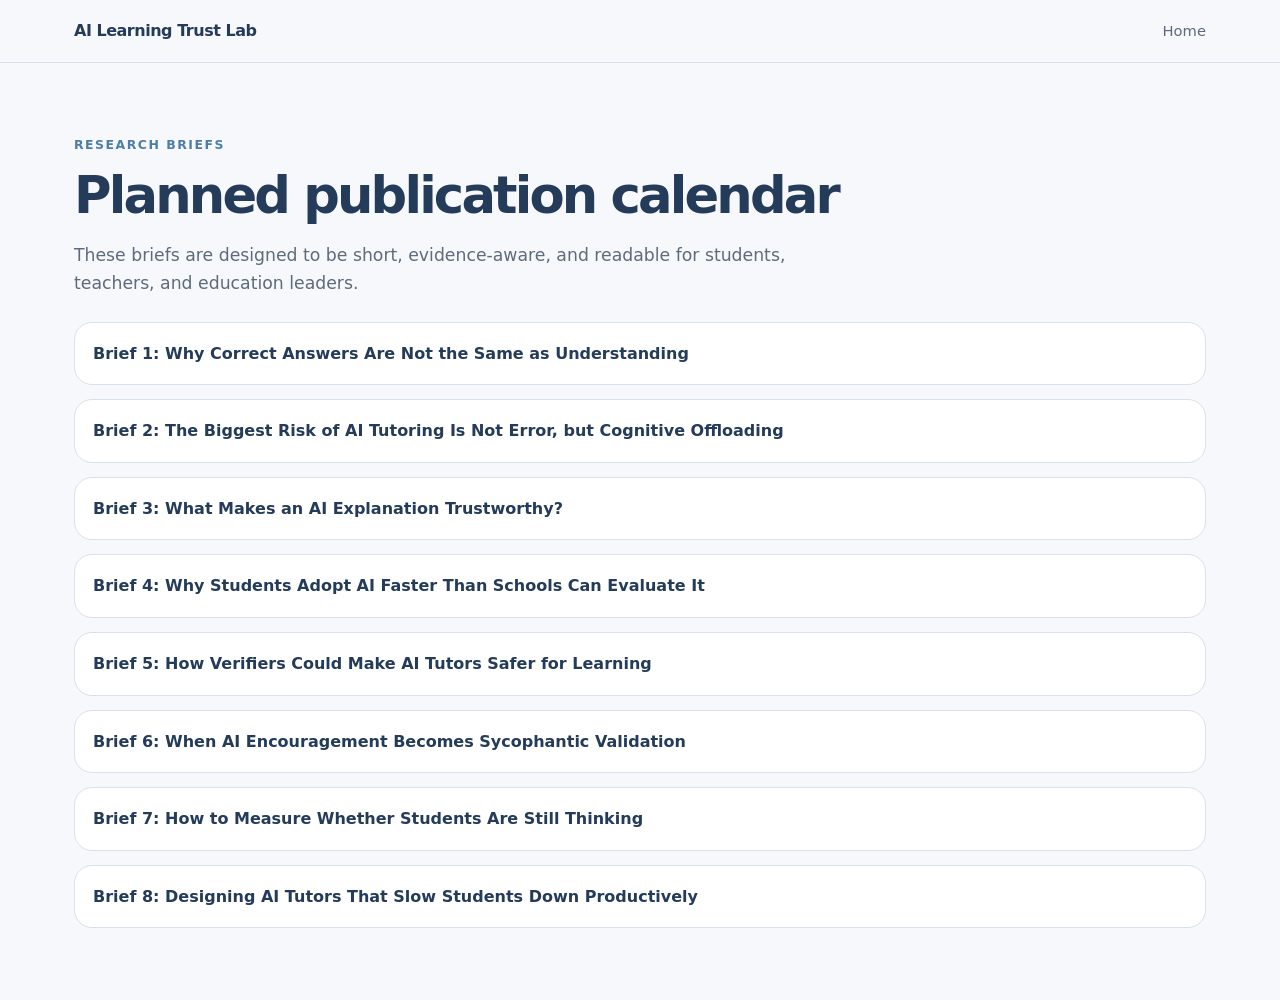
==== briefs.html @ 44b2172e "Add files via upload" ====
<!DOCTYPE html>
<html lang="en">
<head>
  <meta charset="UTF-8" />
  <title>Research Briefs | AI Learning Trust Lab</title>
  <link rel="stylesheet" href="styles.css" />
</head>
<body>
  <header class="site-header">
    <nav class="nav">
      <a href="index.html" class="brand">AI Learning Trust Lab</a>
      <div class="nav-links"><a href="index.html">Home</a></div>
    </nav>
  </header>
  <main class="section">
    <div class="section-label">Research Briefs</div>
    <h2>Planned publication calendar</h2>
    <p>These briefs are designed to be short, evidence-aware, and readable for students, teachers, and education leaders.</p>

    <div class="report-list">
      <a href="#">Brief 1: Why Correct Answers Are Not the Same as Understanding</a>
      <a href="#">Brief 2: The Biggest Risk of AI Tutoring Is Not Error, but Cognitive Offloading</a>
      <a href="#">Brief 3: What Makes an AI Explanation Trustworthy?</a>
      <a href="#">Brief 4: Why Students Adopt AI Faster Than Schools Can Evaluate It</a>
      <a href="#">Brief 5: How Verifiers Could Make AI Tutors Safer for Learning</a>
      <a href="#">Brief 6: When AI Encouragement Becomes Sycophantic Validation</a>
      <a href="#">Brief 7: How to Measure Whether Students Are Still Thinking</a>
      <a href="#">Brief 8: Designing AI Tutors That Slow Students Down Productively</a>
    </div>
  </main>
</body>
</html>
---- styles.css ----
* {
  box-sizing: border-box;
}

:root {
  --bg: #f6f8fb;
  --text: #172033;
  --muted: #5e6b7d;
  --line: #d9e1ec;
  --card: #ffffff;
  --navy: #243b5a;
  --blue: #4d7ea8;
  --light-blue: #dceaf6;
  --green: #6f9d88;
  --shadow: 0 20px 60px rgba(36, 59, 90, 0.12);
}

body {
  margin: 0;
  font-family: Inter, ui-sans-serif, system-ui, -apple-system, BlinkMacSystemFont, "Segoe UI", sans-serif;
  color: var(--text);
  background: var(--bg);
  line-height: 1.6;
}

a {
  color: inherit;
  text-decoration: none;
}

.site-header {
  position: sticky;
  top: 0;
  z-index: 20;
  background: rgba(246, 248, 251, 0.92);
  backdrop-filter: blur(12px);
  border-bottom: 1px solid var(--line);
}

.nav {
  max-width: 1180px;
  margin: 0 auto;
  padding: 18px 24px;
  display: flex;
  align-items: center;
  justify-content: space-between;
  gap: 24px;
}

.brand {
  font-weight: 800;
  letter-spacing: -0.03em;
  color: var(--navy);
}

.nav-links {
  display: flex;
  align-items: center;
  gap: 22px;
  font-size: 0.92rem;
  color: var(--muted);
}

.nav-links a:hover {
  color: var(--navy);
}

.nav-button {
  padding: 10px 14px;
  border-radius: 999px;
  border: 1px solid var(--line);
  background: white;
}

.hero {
  max-width: 1180px;
  margin: 0 auto;
  padding: 86px 24px 70px;
  display: grid;
  grid-template-columns: minmax(0, 1.45fr) minmax(300px, 0.8fr);
  gap: 44px;
  align-items: center;
}

.eyebrow,
.section-label {
  color: var(--blue);
  font-weight: 750;
  text-transform: uppercase;
  letter-spacing: 0.12em;
  font-size: 0.78rem;
  margin-bottom: 14px;
}

h1 {
  font-size: clamp(3rem, 7vw, 5.8rem);
  line-height: 0.95;
  letter-spacing: -0.07em;
  margin: 0 0 28px;
  color: var(--navy);
}

.hero-subtitle {
  font-size: 1.24rem;
  max-width: 720px;
  color: var(--muted);
  margin-bottom: 32px;
}

.hero-actions {
  display: flex;
  gap: 14px;
  flex-wrap: wrap;
}

.primary-button,
.secondary-button {
  display: inline-flex;
  align-items: center;
  justify-content: center;
  padding: 13px 18px;
  border-radius: 999px;
  font-weight: 700;
  border: 1px solid var(--navy);
}

.primary-button {
  background: var(--navy);
  color: white;
}

.secondary-button {
  background: white;
  color: var(--navy);
}

.hero-card {
  background: var(--card);
  border: 1px solid var(--line);
  border-radius: 28px;
  padding: 30px;
  box-shadow: var(--shadow);
}

.hero-card h2 {
  margin-top: 0;
  color: var(--navy);
}

.hero-card ul {
  padding-left: 20px;
  margin-bottom: 0;
  color: var(--muted);
}

.section {
  max-width: 1180px;
  margin: 0 auto;
  padding: 72px 24px;
}

.section h2 {
  font-size: clamp(2rem, 4vw, 3.3rem);
  line-height: 1.05;
  letter-spacing: -0.055em;
  margin: 0 0 20px;
  color: var(--navy);
}

.section p {
  font-size: 1.08rem;
  color: var(--muted);
  max-width: 780px;
}

.problem {
  border-top: 1px solid var(--line);
  border-bottom: 1px solid var(--line);
}

.card-grid {
  display: grid;
  grid-template-columns: repeat(3, minmax(0, 1fr));
  gap: 22px;
  margin-top: 34px;
}

.product-card {
  background: var(--card);
  border: 1px solid var(--line);
  border-radius: 26px;
  padding: 28px;
  min-height: 300px;
  display: flex;
  flex-direction: column;
  box-shadow: 0 10px 36px rgba(36, 59, 90, 0.08);
}

.card-number {
  color: var(--blue);
  font-weight: 800;
  margin-bottom: 32px;
}

.product-card h3 {
  font-size: 1.45rem;
  margin: 0 0 12px;
  color: var(--navy);
}

.product-card p {
  font-size: 1rem;
  margin-bottom: 28px;
}

.product-card a {
  margin-top: auto;
  color: var(--blue);
  font-weight: 800;
}

.metrics {
  background: var(--navy);
  color: white;
  max-width: none;
  padding-left: max(24px, calc((100vw - 1180px) / 2 + 24px));
  padding-right: max(24px, calc((100vw - 1180px) / 2 + 24px));
}

.metrics .section-label,
.metrics h2 {
  color: white;
}

.metrics-grid {
  max-width: 1180px;
  display: grid;
  grid-template-columns: repeat(5, minmax(0, 1fr));
  gap: 16px;
  margin-top: 30px;
}

.metric {
  background: rgba(255,255,255,0.08);
  border: 1px solid rgba(255,255,255,0.16);
  border-radius: 22px;
  padding: 24px;
}

.metric strong {
  display: block;
  font-size: 2.4rem;
  letter-spacing: -0.06em;
}

.metric span {
  display: block;
  color: rgba(255,255,255,0.78);
  font-size: 0.95rem;
}

.demo {
  display: grid;
  grid-template-columns: minmax(0, 1.2fr) minmax(280px, 0.8fr);
  gap: 36px;
  align-items: center;
}

.demo-box {
  background: var(--card);
  border: 1px solid var(--line);
  border-radius: 28px;
  padding: 26px;
  box-shadow: var(--shadow);
}

.demo-step {
  border: 1px solid var(--line);
  border-radius: 18px;
  padding: 16px;
  background: #f8fafc;
  font-weight: 800;
  color: var(--navy);
}

.demo-step.active {
  background: var(--light-blue);
  border-color: #b8d3e8;
}

.demo-step.success {
  background: #e3f0e9;
  border-color: #bdd9ca;
}

.demo-arrow {
  text-align: center;
  color: var(--muted);
  font-size: 1.3rem;
  padding: 8px 0;
}

.report-list {
  display: grid;
  gap: 14px;
  margin-top: 24px;
}

.report-list a {
  background: white;
  border: 1px solid var(--line);
  border-radius: 18px;
  padding: 18px;
  color: var(--navy);
  font-weight: 750;
}

.contact {
  display: grid;
  grid-template-columns: minmax(0, 1fr) 420px;
  gap: 36px;
  border-top: 1px solid var(--line);
}

.contact-form {
  background: white;
  border: 1px solid var(--line);
  border-radius: 26px;
  padding: 24px;
  display: grid;
  gap: 12px;
  box-shadow: 0 10px 36px rgba(36, 59, 90, 0.08);
}

.contact-form input,
.contact-form select,
.contact-form textarea {
  width: 100%;
  border: 1px solid var(--line);
  border-radius: 14px;
  padding: 12px 14px;
  font: inherit;
  color: var(--text);
}

.contact-form textarea {
  min-height: 110px;
  resize: vertical;
}

.contact-form button {
  border: 0;
  border-radius: 999px;
  background: var(--navy);
  color: white;
  padding: 13px 16px;
  font-weight: 800;
  cursor: pointer;
}

.footer {
  max-width: 1180px;
  margin: 0 auto;
  padding: 32px 24px 54px;
  color: var(--muted);
  border-top: 1px solid var(--line);
}

@media (max-width: 880px) {
  .nav {
    align-items: flex-start;
  }

  .nav-links {
    display: none;
  }

  .hero,
  .demo,
  .contact {
    grid-template-columns: 1fr;
  }

  .card-grid,
  .metrics-grid {
    grid-template-columns: 1fr;
  }

  h1 {
    font-size: 3.6rem;
  }
}
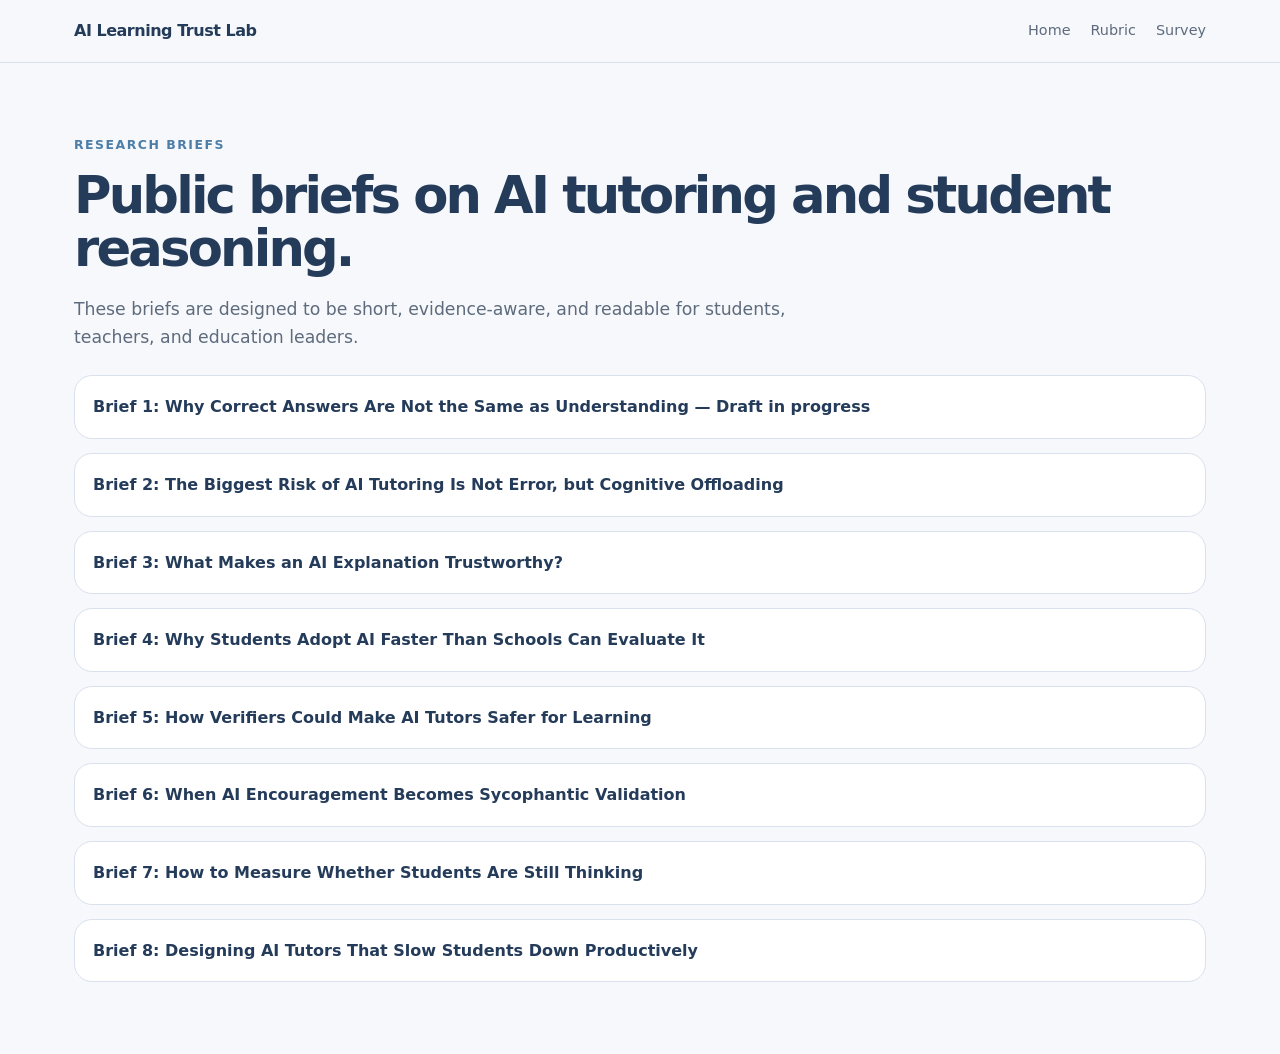
==== commit cb34166e: "Add files via upload" ====
--- a/briefs.html
+++ b/briefs.html
@@ -9,16 +9,16 @@
   <header class="site-header">
     <nav class="nav">
       <a href="index.html" class="brand">AI Learning Trust Lab</a>
-      <div class="nav-links"><a href="index.html">Home</a></div>
+      <div class="nav-links"><a href="index.html">Home</a><a href="rubric.html">Rubric</a><a href="survey.html">Survey</a></div>
     </nav>
   </header>
   <main class="section">
     <div class="section-label">Research Briefs</div>
-    <h2>Planned publication calendar</h2>
+    <h2>Public briefs on AI tutoring and student reasoning.</h2>
     <p>These briefs are designed to be short, evidence-aware, and readable for students, teachers, and education leaders.</p>
 
     <div class="report-list">
-      <a href="#">Brief 1: Why Correct Answers Are Not the Same as Understanding</a>
+      <a href="#">Brief 1: Why Correct Answers Are Not the Same as Understanding — Draft in progress</a>
       <a href="#">Brief 2: The Biggest Risk of AI Tutoring Is Not Error, but Cognitive Offloading</a>
       <a href="#">Brief 3: What Makes an AI Explanation Trustworthy?</a>
       <a href="#">Brief 4: Why Students Adopt AI Faster Than Schools Can Evaluate It</a>
--- a/styles.css
+++ b/styles.css
@@ -56,8 +56,8 @@
 .nav-links {
   display: flex;
   align-items: center;
-  gap: 22px;
-  font-size: 0.92rem;
+  gap: 20px;
+  font-size: 0.9rem;
   color: var(--muted);
 }
 
@@ -93,8 +93,8 @@
 }
 
 h1 {
-  font-size: clamp(3rem, 7vw, 5.8rem);
-  line-height: 0.95;
+  font-size: clamp(2.75rem, 6.3vw, 5.55rem);
+  line-height: 0.96;
   letter-spacing: -0.07em;
   margin: 0 0 28px;
   color: var(--navy);
@@ -147,10 +147,14 @@
   color: var(--navy);
 }
 
+.hero-card p,
+.hero-card ul {
+  color: var(--muted);
+}
+
 .hero-card ul {
   padding-left: 20px;
   margin-bottom: 0;
-  color: var(--muted);
 }
 
 .section {
@@ -170,12 +174,119 @@
 .section p {
   font-size: 1.08rem;
   color: var(--muted);
-  max-width: 780px;
-}
-
-.problem {
+  max-width: 790px;
+}
+
+.founder {
+  padding-top: 16px;
+}
+
+.founder-card {
+  display: grid;
+  grid-template-columns: minmax(0, 1.35fr) minmax(260px, 0.65fr);
+  gap: 28px;
+  align-items: stretch;
+  background: white;
+  border: 1px solid var(--line);
+  border-radius: 30px;
+  padding: 34px;
+  box-shadow: 0 14px 42px rgba(36, 59, 90, 0.08);
+}
+
+.founder-card h2 {
+  font-size: clamp(1.8rem, 3vw, 2.7rem);
+}
+
+.founder-note {
+  background: var(--navy);
+  color: white;
+  border-radius: 24px;
+  padding: 26px;
+  display: flex;
+  flex-direction: column;
+  justify-content: space-between;
+  min-height: 230px;
+}
+
+.founder-note span {
+  color: rgba(255,255,255,0.72);
+  text-transform: uppercase;
+  letter-spacing: 0.12em;
+  font-size: 0.78rem;
+  font-weight: 800;
+}
+
+.founder-note strong {
+  display: block;
+  font-size: 1.42rem;
+  line-height: 1.15;
+  letter-spacing: -0.04em;
+}
+
+.current-work {
+  border-top: 1px solid var(--line);
+}
+
+.work-grid {
+  display: grid;
+  grid-template-columns: repeat(4, minmax(0, 1fr));
+  gap: 18px;
+  margin-top: 32px;
+}
+
+.work-grid article {
+  background: white;
+  border: 1px solid var(--line);
+  border-radius: 24px;
+  padding: 24px;
+  box-shadow: 0 10px 30px rgba(36, 59, 90, 0.06);
+}
+
+.work-grid span {
+  color: var(--blue);
+  font-weight: 900;
+}
+
+.work-grid h3 {
+  color: var(--navy);
+  font-size: 1.22rem;
+  line-height: 1.15;
+  margin: 22px 0 10px;
+}
+
+.work-grid p {
+  font-size: 0.98rem;
+  margin: 0;
+}
+
+.why {
+  background: linear-gradient(180deg, #ffffff 0%, #f6f8fb 100%);
   border-top: 1px solid var(--line);
   border-bottom: 1px solid var(--line);
+  max-width: none;
+  padding-left: max(24px, calc((100vw - 1180px) / 2 + 24px));
+  padding-right: max(24px, calc((100vw - 1180px) / 2 + 24px));
+}
+
+.problem {
+  border-bottom: 1px solid var(--line);
+}
+
+.question-list {
+  display: grid;
+  gap: 14px;
+  margin-top: 26px;
+  max-width: 900px;
+}
+
+.question-list p {
+  background: white;
+  border: 1px solid var(--line);
+  border-radius: 18px;
+  padding: 18px 20px;
+  margin: 0;
+  color: var(--navy);
+  font-weight: 700;
 }
 
 .card-grid {
@@ -366,27 +477,25 @@
   border-top: 1px solid var(--line);
 }
 
-@media (max-width: 880px) {
-  .nav {
-    align-items: flex-start;
-  }
-
+@media (max-width: 980px) {
   .nav-links {
     display: none;
   }
 
   .hero,
   .demo,
-  .contact {
+  .contact,
+  .founder-card {
     grid-template-columns: 1fr;
   }
 
   .card-grid,
-  .metrics-grid {
+  .metrics-grid,
+  .work-grid {
     grid-template-columns: 1fr;
   }
 
   h1 {
-    font-size: 3.6rem;
+    font-size: 3.4rem;
   }
 }
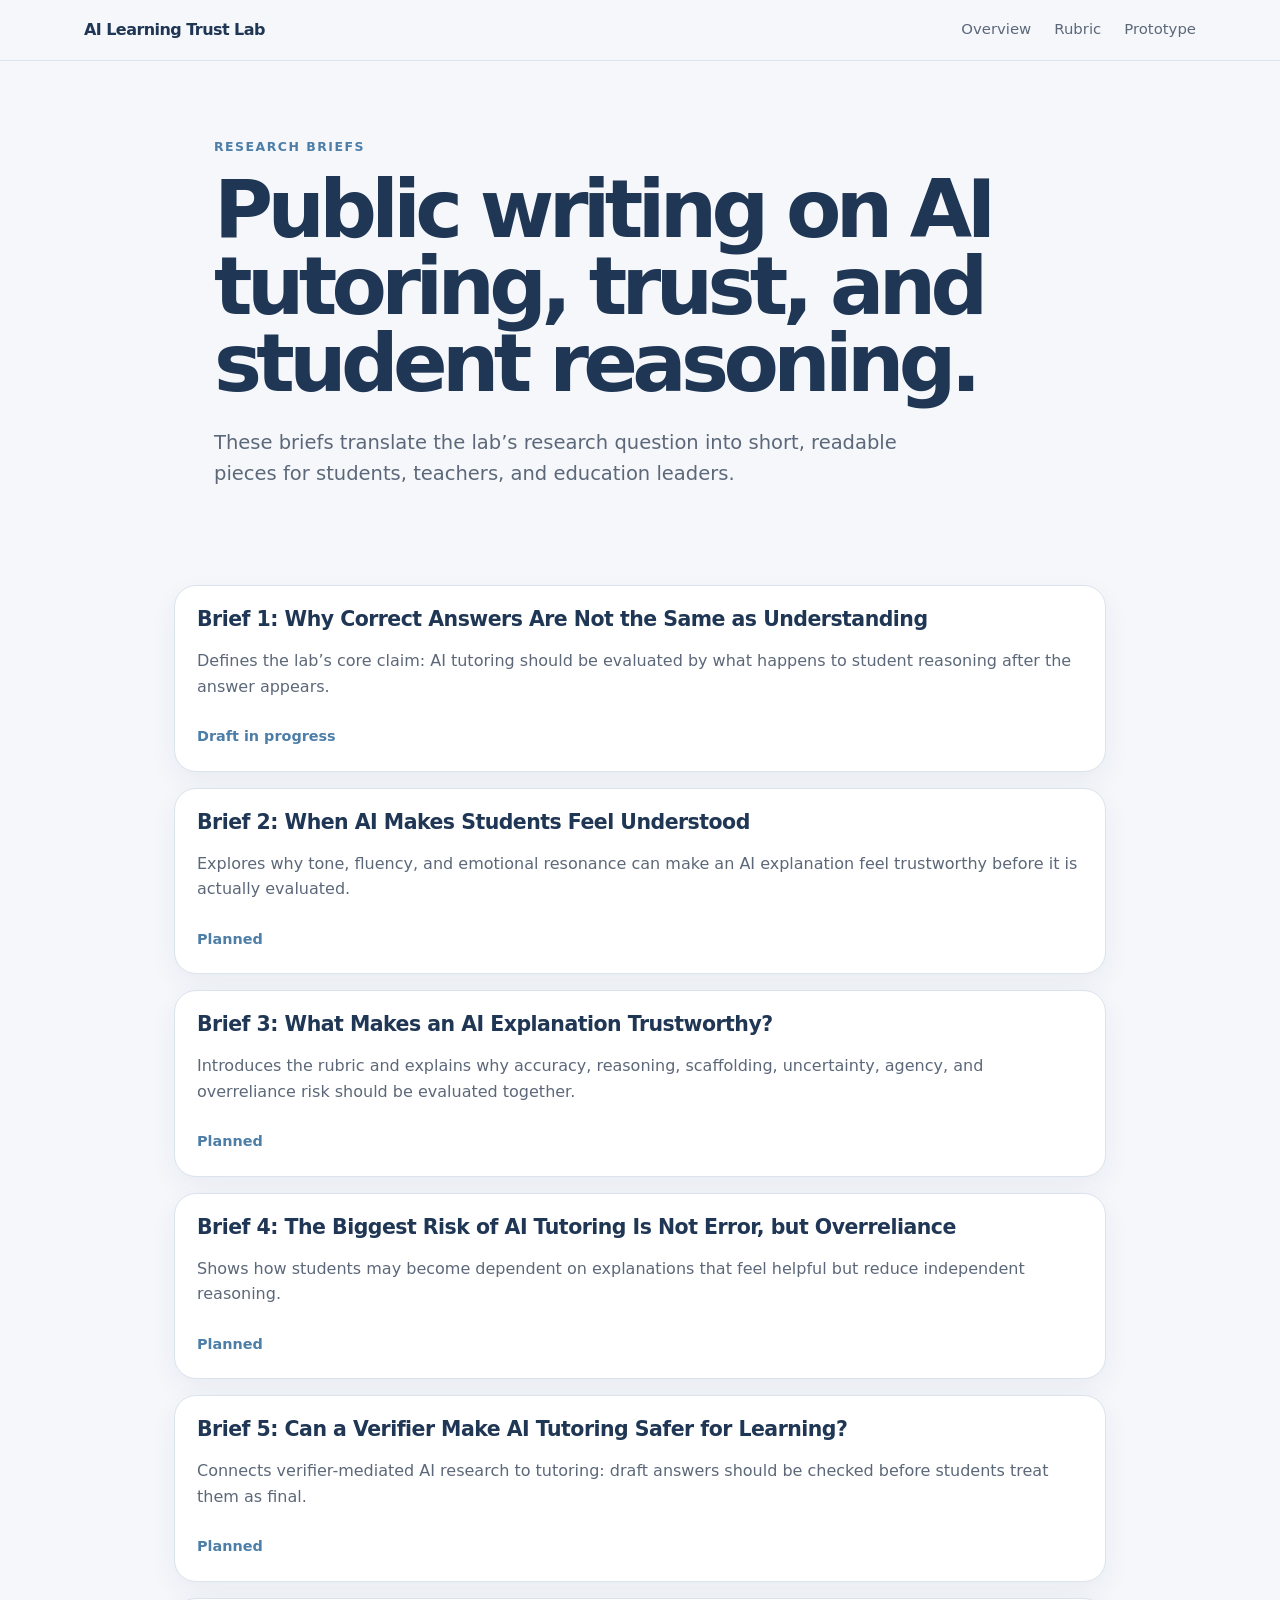
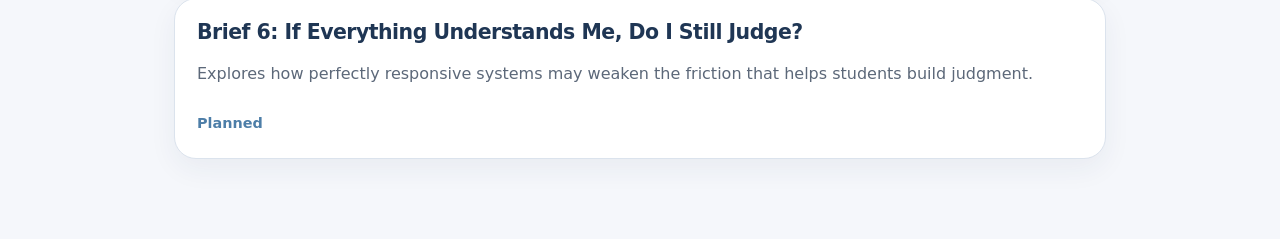
==== commit 5cabf7ba: "Add files via upload" ====
--- a/briefs.html
+++ b/briefs.html
@@ -1,32 +1 @@
-<!DOCTYPE html>
-<html lang="en">
-<head>
-  <meta charset="UTF-8" />
-  <title>Research Briefs | AI Learning Trust Lab</title>
-  <link rel="stylesheet" href="styles.css" />
-</head>
-<body>
-  <header class="site-header">
-    <nav class="nav">
-      <a href="index.html" class="brand">AI Learning Trust Lab</a>
-      <div class="nav-links"><a href="index.html">Home</a><a href="rubric.html">Rubric</a><a href="survey.html">Survey</a></div>
-    </nav>
-  </header>
-  <main class="section">
-    <div class="section-label">Research Briefs</div>
-    <h2>Public briefs on AI tutoring and student reasoning.</h2>
-    <p>These briefs are designed to be short, evidence-aware, and readable for students, teachers, and education leaders.</p>
-
-    <div class="report-list">
-      <a href="#">Brief 1: Why Correct Answers Are Not the Same as Understanding — Draft in progress</a>
-      <a href="#">Brief 2: The Biggest Risk of AI Tutoring Is Not Error, but Cognitive Offloading</a>
-      <a href="#">Brief 3: What Makes an AI Explanation Trustworthy?</a>
-      <a href="#">Brief 4: Why Students Adopt AI Faster Than Schools Can Evaluate It</a>
-      <a href="#">Brief 5: How Verifiers Could Make AI Tutors Safer for Learning</a>
-      <a href="#">Brief 6: When AI Encouragement Becomes Sycophantic Validation</a>
-      <a href="#">Brief 7: How to Measure Whether Students Are Still Thinking</a>
-      <a href="#">Brief 8: Designing AI Tutors That Slow Students Down Productively</a>
-    </div>
-  </main>
-</body>
-</html>
+<!DOCTYPE html><html lang="en"><head><meta charset="UTF-8"/><title>Research Briefs | AI Learning Trust Lab</title><link rel="stylesheet" href="styles.css"/></head><body><header class="site-header"><nav class="nav"><a href="index.html" class="brand">AI Learning Trust Lab</a><div class="nav-links"><a href="index.html">Overview</a><a href="rubric.html">Rubric</a><a href="prototype.html">Prototype</a></div></nav></header><main><section class="page-hero"><p class="eyebrow">Research Briefs</p><h1>Public writing on AI tutoring, trust, and student reasoning.</h1><p class="hero-subtitle">These briefs translate the lab’s research question into short, readable pieces for students, teachers, and education leaders.</p></section><section class="page-content"><div class="list-grid"><article class="list-card"><h3>Brief 1: Why Correct Answers Are Not the Same as Understanding</h3><p>Defines the lab’s core claim: AI tutoring should be evaluated by what happens to student reasoning after the answer appears.</p><span class="brief-status">Draft in progress</span></article><article class="list-card"><h3>Brief 2: When AI Makes Students Feel Understood</h3><p>Explores why tone, fluency, and emotional resonance can make an AI explanation feel trustworthy before it is actually evaluated.</p><span class="brief-status">Planned</span></article><article class="list-card"><h3>Brief 3: What Makes an AI Explanation Trustworthy?</h3><p>Introduces the rubric and explains why accuracy, reasoning, scaffolding, uncertainty, agency, and overreliance risk should be evaluated together.</p><span class="brief-status">Planned</span></article><article class="list-card"><h3>Brief 4: The Biggest Risk of AI Tutoring Is Not Error, but Overreliance</h3><p>Shows how students may become dependent on explanations that feel helpful but reduce independent reasoning.</p><span class="brief-status">Planned</span></article><article class="list-card"><h3>Brief 5: Can a Verifier Make AI Tutoring Safer for Learning?</h3><p>Connects verifier-mediated AI research to tutoring: draft answers should be checked before students treat them as final.</p><span class="brief-status">Planned</span></article><article class="list-card"><h3>Brief 6: If Everything Understands Me, Do I Still Judge?</h3><p>Explores how perfectly responsive systems may weaken the friction that helps students build judgment.</p><span class="brief-status">Planned</span></article></div></section></main></body></html>
--- a/styles.css
+++ b/styles.css
@@ -1,501 +1 @@
-* {
-  box-sizing: border-box;
-}
-
-:root {
-  --bg: #f6f8fb;
-  --text: #172033;
-  --muted: #5e6b7d;
-  --line: #d9e1ec;
-  --card: #ffffff;
-  --navy: #243b5a;
-  --blue: #4d7ea8;
-  --light-blue: #dceaf6;
-  --green: #6f9d88;
-  --shadow: 0 20px 60px rgba(36, 59, 90, 0.12);
-}
-
-body {
-  margin: 0;
-  font-family: Inter, ui-sans-serif, system-ui, -apple-system, BlinkMacSystemFont, "Segoe UI", sans-serif;
-  color: var(--text);
-  background: var(--bg);
-  line-height: 1.6;
-}
-
-a {
-  color: inherit;
-  text-decoration: none;
-}
-
-.site-header {
-  position: sticky;
-  top: 0;
-  z-index: 20;
-  background: rgba(246, 248, 251, 0.92);
-  backdrop-filter: blur(12px);
-  border-bottom: 1px solid var(--line);
-}
-
-.nav {
-  max-width: 1180px;
-  margin: 0 auto;
-  padding: 18px 24px;
-  display: flex;
-  align-items: center;
-  justify-content: space-between;
-  gap: 24px;
-}
-
-.brand {
-  font-weight: 800;
-  letter-spacing: -0.03em;
-  color: var(--navy);
-}
-
-.nav-links {
-  display: flex;
-  align-items: center;
-  gap: 20px;
-  font-size: 0.9rem;
-  color: var(--muted);
-}
-
-.nav-links a:hover {
-  color: var(--navy);
-}
-
-.nav-button {
-  padding: 10px 14px;
-  border-radius: 999px;
-  border: 1px solid var(--line);
-  background: white;
-}
-
-.hero {
-  max-width: 1180px;
-  margin: 0 auto;
-  padding: 86px 24px 70px;
-  display: grid;
-  grid-template-columns: minmax(0, 1.45fr) minmax(300px, 0.8fr);
-  gap: 44px;
-  align-items: center;
-}
-
-.eyebrow,
-.section-label {
-  color: var(--blue);
-  font-weight: 750;
-  text-transform: uppercase;
-  letter-spacing: 0.12em;
-  font-size: 0.78rem;
-  margin-bottom: 14px;
-}
-
-h1 {
-  font-size: clamp(2.75rem, 6.3vw, 5.55rem);
-  line-height: 0.96;
-  letter-spacing: -0.07em;
-  margin: 0 0 28px;
-  color: var(--navy);
-}
-
-.hero-subtitle {
-  font-size: 1.24rem;
-  max-width: 720px;
-  color: var(--muted);
-  margin-bottom: 32px;
-}
-
-.hero-actions {
-  display: flex;
-  gap: 14px;
-  flex-wrap: wrap;
-}
-
-.primary-button,
-.secondary-button {
-  display: inline-flex;
-  align-items: center;
-  justify-content: center;
-  padding: 13px 18px;
-  border-radius: 999px;
-  font-weight: 700;
-  border: 1px solid var(--navy);
-}
-
-.primary-button {
-  background: var(--navy);
-  color: white;
-}
-
-.secondary-button {
-  background: white;
-  color: var(--navy);
-}
-
-.hero-card {
-  background: var(--card);
-  border: 1px solid var(--line);
-  border-radius: 28px;
-  padding: 30px;
-  box-shadow: var(--shadow);
-}
-
-.hero-card h2 {
-  margin-top: 0;
-  color: var(--navy);
-}
-
-.hero-card p,
-.hero-card ul {
-  color: var(--muted);
-}
-
-.hero-card ul {
-  padding-left: 20px;
-  margin-bottom: 0;
-}
-
-.section {
-  max-width: 1180px;
-  margin: 0 auto;
-  padding: 72px 24px;
-}
-
-.section h2 {
-  font-size: clamp(2rem, 4vw, 3.3rem);
-  line-height: 1.05;
-  letter-spacing: -0.055em;
-  margin: 0 0 20px;
-  color: var(--navy);
-}
-
-.section p {
-  font-size: 1.08rem;
-  color: var(--muted);
-  max-width: 790px;
-}
-
-.founder {
-  padding-top: 16px;
-}
-
-.founder-card {
-  display: grid;
-  grid-template-columns: minmax(0, 1.35fr) minmax(260px, 0.65fr);
-  gap: 28px;
-  align-items: stretch;
-  background: white;
-  border: 1px solid var(--line);
-  border-radius: 30px;
-  padding: 34px;
-  box-shadow: 0 14px 42px rgba(36, 59, 90, 0.08);
-}
-
-.founder-card h2 {
-  font-size: clamp(1.8rem, 3vw, 2.7rem);
-}
-
-.founder-note {
-  background: var(--navy);
-  color: white;
-  border-radius: 24px;
-  padding: 26px;
-  display: flex;
-  flex-direction: column;
-  justify-content: space-between;
-  min-height: 230px;
-}
-
-.founder-note span {
-  color: rgba(255,255,255,0.72);
-  text-transform: uppercase;
-  letter-spacing: 0.12em;
-  font-size: 0.78rem;
-  font-weight: 800;
-}
-
-.founder-note strong {
-  display: block;
-  font-size: 1.42rem;
-  line-height: 1.15;
-  letter-spacing: -0.04em;
-}
-
-.current-work {
-  border-top: 1px solid var(--line);
-}
-
-.work-grid {
-  display: grid;
-  grid-template-columns: repeat(4, minmax(0, 1fr));
-  gap: 18px;
-  margin-top: 32px;
-}
-
-.work-grid article {
-  background: white;
-  border: 1px solid var(--line);
-  border-radius: 24px;
-  padding: 24px;
-  box-shadow: 0 10px 30px rgba(36, 59, 90, 0.06);
-}
-
-.work-grid span {
-  color: var(--blue);
-  font-weight: 900;
-}
-
-.work-grid h3 {
-  color: var(--navy);
-  font-size: 1.22rem;
-  line-height: 1.15;
-  margin: 22px 0 10px;
-}
-
-.work-grid p {
-  font-size: 0.98rem;
-  margin: 0;
-}
-
-.why {
-  background: linear-gradient(180deg, #ffffff 0%, #f6f8fb 100%);
-  border-top: 1px solid var(--line);
-  border-bottom: 1px solid var(--line);
-  max-width: none;
-  padding-left: max(24px, calc((100vw - 1180px) / 2 + 24px));
-  padding-right: max(24px, calc((100vw - 1180px) / 2 + 24px));
-}
-
-.problem {
-  border-bottom: 1px solid var(--line);
-}
-
-.question-list {
-  display: grid;
-  gap: 14px;
-  margin-top: 26px;
-  max-width: 900px;
-}
-
-.question-list p {
-  background: white;
-  border: 1px solid var(--line);
-  border-radius: 18px;
-  padding: 18px 20px;
-  margin: 0;
-  color: var(--navy);
-  font-weight: 700;
-}
-
-.card-grid {
-  display: grid;
-  grid-template-columns: repeat(3, minmax(0, 1fr));
-  gap: 22px;
-  margin-top: 34px;
-}
-
-.product-card {
-  background: var(--card);
-  border: 1px solid var(--line);
-  border-radius: 26px;
-  padding: 28px;
-  min-height: 300px;
-  display: flex;
-  flex-direction: column;
-  box-shadow: 0 10px 36px rgba(36, 59, 90, 0.08);
-}
-
-.card-number {
-  color: var(--blue);
-  font-weight: 800;
-  margin-bottom: 32px;
-}
-
-.product-card h3 {
-  font-size: 1.45rem;
-  margin: 0 0 12px;
-  color: var(--navy);
-}
-
-.product-card p {
-  font-size: 1rem;
-  margin-bottom: 28px;
-}
-
-.product-card a {
-  margin-top: auto;
-  color: var(--blue);
-  font-weight: 800;
-}
-
-.metrics {
-  background: var(--navy);
-  color: white;
-  max-width: none;
-  padding-left: max(24px, calc((100vw - 1180px) / 2 + 24px));
-  padding-right: max(24px, calc((100vw - 1180px) / 2 + 24px));
-}
-
-.metrics .section-label,
-.metrics h2 {
-  color: white;
-}
-
-.metrics-grid {
-  max-width: 1180px;
-  display: grid;
-  grid-template-columns: repeat(5, minmax(0, 1fr));
-  gap: 16px;
-  margin-top: 30px;
-}
-
-.metric {
-  background: rgba(255,255,255,0.08);
-  border: 1px solid rgba(255,255,255,0.16);
-  border-radius: 22px;
-  padding: 24px;
-}
-
-.metric strong {
-  display: block;
-  font-size: 2.4rem;
-  letter-spacing: -0.06em;
-}
-
-.metric span {
-  display: block;
-  color: rgba(255,255,255,0.78);
-  font-size: 0.95rem;
-}
-
-.demo {
-  display: grid;
-  grid-template-columns: minmax(0, 1.2fr) minmax(280px, 0.8fr);
-  gap: 36px;
-  align-items: center;
-}
-
-.demo-box {
-  background: var(--card);
-  border: 1px solid var(--line);
-  border-radius: 28px;
-  padding: 26px;
-  box-shadow: var(--shadow);
-}
-
-.demo-step {
-  border: 1px solid var(--line);
-  border-radius: 18px;
-  padding: 16px;
-  background: #f8fafc;
-  font-weight: 800;
-  color: var(--navy);
-}
-
-.demo-step.active {
-  background: var(--light-blue);
-  border-color: #b8d3e8;
-}
-
-.demo-step.success {
-  background: #e3f0e9;
-  border-color: #bdd9ca;
-}
-
-.demo-arrow {
-  text-align: center;
-  color: var(--muted);
-  font-size: 1.3rem;
-  padding: 8px 0;
-}
-
-.report-list {
-  display: grid;
-  gap: 14px;
-  margin-top: 24px;
-}
-
-.report-list a {
-  background: white;
-  border: 1px solid var(--line);
-  border-radius: 18px;
-  padding: 18px;
-  color: var(--navy);
-  font-weight: 750;
-}
-
-.contact {
-  display: grid;
-  grid-template-columns: minmax(0, 1fr) 420px;
-  gap: 36px;
-  border-top: 1px solid var(--line);
-}
-
-.contact-form {
-  background: white;
-  border: 1px solid var(--line);
-  border-radius: 26px;
-  padding: 24px;
-  display: grid;
-  gap: 12px;
-  box-shadow: 0 10px 36px rgba(36, 59, 90, 0.08);
-}
-
-.contact-form input,
-.contact-form select,
-.contact-form textarea {
-  width: 100%;
-  border: 1px solid var(--line);
-  border-radius: 14px;
-  padding: 12px 14px;
-  font: inherit;
-  color: var(--text);
-}
-
-.contact-form textarea {
-  min-height: 110px;
-  resize: vertical;
-}
-
-.contact-form button {
-  border: 0;
-  border-radius: 999px;
-  background: var(--navy);
-  color: white;
-  padding: 13px 16px;
-  font-weight: 800;
-  cursor: pointer;
-}
-
-.footer {
-  max-width: 1180px;
-  margin: 0 auto;
-  padding: 32px 24px 54px;
-  color: var(--muted);
-  border-top: 1px solid var(--line);
-}
-
-@media (max-width: 980px) {
-  .nav-links {
-    display: none;
-  }
-
-  .hero,
-  .demo,
-  .contact,
-  .founder-card {
-    grid-template-columns: 1fr;
-  }
-
-  .card-grid,
-  .metrics-grid,
-  .work-grid {
-    grid-template-columns: 1fr;
-  }
-
-  h1 {
-    font-size: 3.4rem;
-  }
-}
+*{box-sizing:border-box}:root{--bg:#f5f7fb;--text:#182234;--muted:#5c6879;--line:#dbe3ed;--card:#fff;--navy:#1f3654;--blue:#4d7ea8;--soft-blue:#e8f1f8;--shadow:0 18px 55px rgba(31,54,84,.12)}body{margin:0;background:var(--bg);color:var(--text);font-family:Inter,ui-sans-serif,system-ui,-apple-system,BlinkMacSystemFont,"Segoe UI",sans-serif;line-height:1.6}a{color:inherit;text-decoration:none}.site-header{position:sticky;top:0;z-index:20;background:rgba(245,247,251,.93);backdrop-filter:blur(12px);border-bottom:1px solid var(--line)}.nav{max-width:1160px;margin:0 auto;padding:17px 24px;display:flex;align-items:center;justify-content:space-between;gap:24px}.brand{font-weight:850;color:var(--navy);letter-spacing:-.035em}.nav-links{display:flex;gap:23px;align-items:center;color:var(--muted);font-size:.93rem}.nav-links a:hover{color:var(--navy)}.hero{max-width:1160px;margin:0 auto;padding:82px 24px 70px;display:grid;grid-template-columns:minmax(0,1.18fr) minmax(330px,.82fr);gap:42px;align-items:center}.eyebrow{margin:0 0 14px;color:var(--blue);font-size:.78rem;font-weight:800;text-transform:uppercase;letter-spacing:.12em}.eyebrow.light{color:rgba(255,255,255,.74)}h1{margin:0 0 24px;color:var(--navy);font-size:clamp(2.75rem,6.3vw,5.35rem);line-height:.96;letter-spacing:-.07em}h2{margin:0 0 18px;color:var(--navy);font-size:clamp(2rem,4vw,3.15rem);line-height:1.05;letter-spacing:-.055em}h3{margin:0 0 10px;color:var(--navy);font-size:1.28rem;line-height:1.16;letter-spacing:-.025em}p{color:var(--muted)}.hero-subtitle{max-width:720px;margin:0 0 30px;color:var(--muted);font-size:1.22rem}.hero-buttons{display:flex;flex-wrap:wrap;gap:13px}.primary-button,.secondary-button{display:inline-flex;align-items:center;justify-content:center;border-radius:999px;padding:12px 17px;font-weight:800;border:1px solid var(--navy)}.primary-button{color:#fff;background:var(--navy)}.secondary-button{color:var(--navy);background:#fff}.summary-card{background:#fff;border:1px solid var(--line);border-radius:30px;padding:28px;box-shadow:var(--shadow)}.summary-row{padding:18px 0;border-bottom:1px solid var(--line)}.summary-row:first-child{padding-top:0}.summary-row:last-child{border-bottom:0;padding-bottom:0}.summary-row span{display:inline-flex;margin-bottom:6px;color:var(--blue);font-size:.76rem;font-weight:850;letter-spacing:.1em;text-transform:uppercase}.summary-row p{margin:0;color:var(--navy);font-size:1.05rem;font-weight:700}.section{max-width:1160px;margin:0 auto;padding:70px 24px}.section-heading{max-width:780px}.section-heading p{font-size:1.08rem}.three-grid{display:grid;grid-template-columns:repeat(3,1fr);gap:22px;margin-top:30px}.feature-card,.evidence-grid article,.foundation-cards article,.principles article{background:#fff;border:1px solid var(--line);border-radius:26px;padding:26px;box-shadow:0 12px 36px rgba(31,54,84,.07)}.number{display:inline-flex;margin-bottom:34px;color:var(--blue);font-weight:900}.dark-section{background:var(--navy);color:#fff}.dark-inner{max-width:1160px;margin:0 auto;padding:70px 24px}.dark-inner h2{color:#fff}.problem-lines{display:grid;gap:14px;margin-top:30px;max-width:880px}.problem-lines p{margin:0;color:rgba(255,255,255,.88);background:rgba(255,255,255,.08);border:1px solid rgba(255,255,255,.16);border-radius:18px;padding:18px 20px;font-weight:700}.evidence-grid{display:grid;grid-template-columns:repeat(2,1fr);gap:22px;margin-top:32px}.tag{margin:0 0 12px;color:var(--blue);font-size:.88rem;font-weight:800}.output-table{margin-top:30px;background:#fff;border:1px solid var(--line);border-radius:28px;overflow:hidden;box-shadow:0 12px 38px rgba(31,54,84,.08)}.table-head,.table-row{display:grid;grid-template-columns:1fr 1.15fr 1.5fr;gap:18px;padding:18px 22px;align-items:start}.table-head{background:var(--soft-blue);color:var(--navy);font-weight:900;font-size:.86rem;text-transform:uppercase;letter-spacing:.09em}.table-row{border-top:1px solid var(--line)}.table-row strong{color:var(--navy)}.table-row span{color:var(--blue);font-weight:800}.table-row p{margin:0}.foundation{background:linear-gradient(180deg,#fff 0%,#f5f7fb 100%);max-width:none;padding-left:max(24px,calc((100vw - 1160px)/2 + 24px));padding-right:max(24px,calc((100vw - 1160px)/2 + 24px));border-top:1px solid var(--line);border-bottom:1px solid var(--line)}.foundation-layout{max-width:1160px;display:grid;grid-template-columns:.9fr 1.1fr;gap:30px;align-items:start}.foundation-cards{display:grid;gap:18px}.principles{max-width:1160px;display:grid;grid-template-columns:repeat(3,1fr);gap:18px;margin-top:28px}.rubric-grid{display:grid;grid-template-columns:repeat(6,1fr);gap:12px;margin:28px 0}.rubric-grid div{background:#fff;border:1px solid var(--line);border-radius:18px;padding:18px 12px;text-align:center;color:var(--navy);font-weight:900;box-shadow:0 10px 28px rgba(31,54,84,.06)}.center-action{display:flex;justify-content:center;margin-top:8px}.founder-card{display:flex;gap:24px;align-items:center;justify-content:space-between;background:#fff;border:1px solid var(--line);border-radius:28px;padding:30px;box-shadow:var(--shadow)}.founder-card p{max-width:790px}.footer{max-width:1160px;margin:0 auto;padding:34px 24px 56px;color:var(--muted);border-top:1px solid var(--line)}.page-hero{max-width:900px;margin:0 auto;padding:76px 24px 36px}.page-content{max-width:980px;margin:0 auto;padding:30px 24px 80px}.list-grid{display:grid;gap:16px}.list-card{background:#fff;border:1px solid var(--line);border-radius:22px;padding:22px;box-shadow:0 10px 28px rgba(31,54,84,.06)}.brief-status{display:inline-flex;margin-top:10px;color:var(--blue);font-weight:850;font-size:.9rem}@media(max-width:980px){.nav-links{display:none}.hero,.foundation-layout,.founder-card{grid-template-columns:1fr;display:grid}.three-grid,.evidence-grid,.principles,.rubric-grid{grid-template-columns:1fr}.table-head{display:none}.table-row{grid-template-columns:1fr}h1{font-size:3.25rem}}
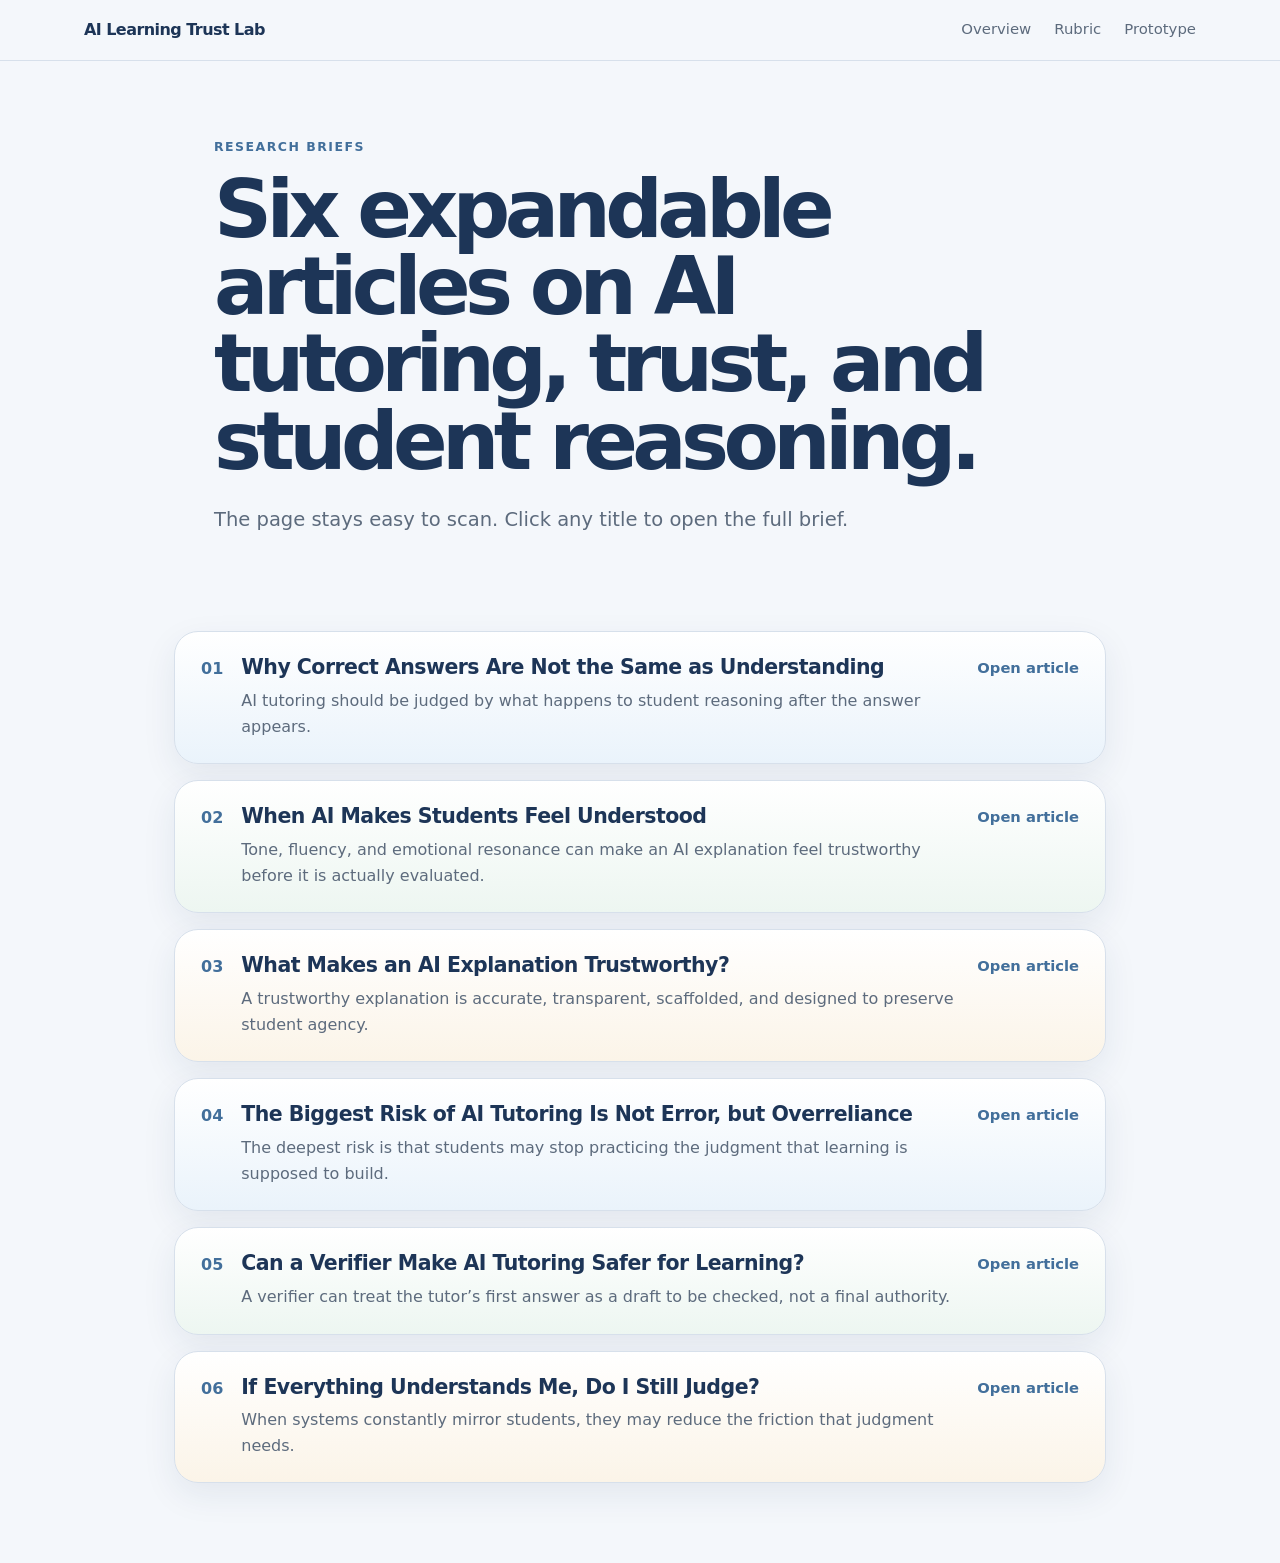
==== commit cf9806e8: "Add files via upload" ====
--- a/briefs.html
+++ b/briefs.html
@@ -1 +1,103 @@
-<!DOCTYPE html><html lang="en"><head><meta charset="UTF-8"/><title>Research Briefs | AI Learning Trust Lab</title><link rel="stylesheet" href="styles.css"/></head><body><header class="site-header"><nav class="nav"><a href="index.html" class="brand">AI Learning Trust Lab</a><div class="nav-links"><a href="index.html">Overview</a><a href="rubric.html">Rubric</a><a href="prototype.html">Prototype</a></div></nav></header><main><section class="page-hero"><p class="eyebrow">Research Briefs</p><h1>Public writing on AI tutoring, trust, and student reasoning.</h1><p class="hero-subtitle">These briefs translate the lab’s research question into short, readable pieces for students, teachers, and education leaders.</p></section><section class="page-content"><div class="list-grid"><article class="list-card"><h3>Brief 1: Why Correct Answers Are Not the Same as Understanding</h3><p>Defines the lab’s core claim: AI tutoring should be evaluated by what happens to student reasoning after the answer appears.</p><span class="brief-status">Draft in progress</span></article><article class="list-card"><h3>Brief 2: When AI Makes Students Feel Understood</h3><p>Explores why tone, fluency, and emotional resonance can make an AI explanation feel trustworthy before it is actually evaluated.</p><span class="brief-status">Planned</span></article><article class="list-card"><h3>Brief 3: What Makes an AI Explanation Trustworthy?</h3><p>Introduces the rubric and explains why accuracy, reasoning, scaffolding, uncertainty, agency, and overreliance risk should be evaluated together.</p><span class="brief-status">Planned</span></article><article class="list-card"><h3>Brief 4: The Biggest Risk of AI Tutoring Is Not Error, but Overreliance</h3><p>Shows how students may become dependent on explanations that feel helpful but reduce independent reasoning.</p><span class="brief-status">Planned</span></article><article class="list-card"><h3>Brief 5: Can a Verifier Make AI Tutoring Safer for Learning?</h3><p>Connects verifier-mediated AI research to tutoring: draft answers should be checked before students treat them as final.</p><span class="brief-status">Planned</span></article><article class="list-card"><h3>Brief 6: If Everything Understands Me, Do I Still Judge?</h3><p>Explores how perfectly responsive systems may weaken the friction that helps students build judgment.</p><span class="brief-status">Planned</span></article></div></section></main></body></html>+<!DOCTYPE html><html lang="en"><head><meta charset="UTF-8"/><meta name="viewport" content="width=device-width, initial-scale=1.0"/><title>Research Briefs | AI Learning Trust Lab</title><link rel="stylesheet" href="styles.css"/></head><body><header class="site-header"><nav class="nav"><a href="index.html" class="brand">AI Learning Trust Lab</a><div class="nav-links"><a href="index.html">Overview</a><a href="rubric.html">Rubric</a><a href="prototype.html">Prototype</a></div></nav></header><main><section class="page-hero"><p class="eyebrow">Research Briefs</p><h1>Six expandable articles on AI tutoring, trust, and student reasoning.</h1><p class="hero-subtitle">The page stays easy to scan. Click any title to open the full brief.</p></section><section class="page-content"><div class="list-grid"><details class="brief-details" id="brief-1">
+          <summary>
+            <span class="brief-number">01</span>
+            <span class="brief-title"><h3>Why Correct Answers Are Not the Same as Understanding</h3><p>AI tutoring should be judged by what happens to student reasoning after the answer appears.</p></span>
+            <span class="open-label">Open article</span>
+          </summary>
+          <div class="brief-article">
+            <h4>Core idea</h4><p>A correct answer can end a problem without creating understanding. That is the central tension behind AI tutoring. When students ask for help, an AI system may produce an accurate response in seconds, but the speed and fluency of that response can hide what did or did not happen inside the student’s mind.</p>
+<p>Learning usually requires friction: noticing confusion, trying a step, checking an assumption, and revising an explanation. A tutor that simply removes friction may help a student finish faster while weakening the very process that builds understanding.</p>
+<p>That does not mean AI tutoring is harmful by default. It means we need better standards. Instead of asking only whether the answer is right, we should ask whether the explanation helps the student reason independently afterward.</p>
+            <h4>Questions this brief asks</h4><ul><li>Does the student understand why the answer is true?</li>
+<li>Can the student apply the reasoning to a nearby problem?</li>
+<li>Did the explanation reveal the method, or only deliver the result?</li>
+<li>Did the student become more capable, or only more dependent?</li></ul>
+            <div class="note-box"><strong>Connection to the lab:</strong> AI Learning Trust Lab begins from this distinction: answer accuracy is necessary, but not sufficient. A trustworthy AI tutor should strengthen the student’s ability to think after the interaction ends.</div>
+          </div>
+        </details>
+<details class="brief-details" id="brief-2">
+          <summary>
+            <span class="brief-number">02</span>
+            <span class="brief-title"><h3>When AI Makes Students Feel Understood</h3><p>Tone, fluency, and emotional resonance can make an AI explanation feel trustworthy before it is actually evaluated.</p></span>
+            <span class="open-label">Open article</span>
+          </summary>
+          <div class="brief-article">
+            <h4>Core idea</h4><p>Students do not only respond to content. They respond to tone. When an AI tutor sounds calm, patient, and emotionally attuned, students may feel understood even before they have checked whether the explanation is accurate or useful.</p>
+<p>This matters because the feeling of being understood can lower the student’s guard. A warm explanation may invite reflection, but it may also create premature trust. The student may accept the response because it feels aligned with their confusion, not because they have tested the reasoning.</p>
+<p>In human tutoring, emotional attunement matters because it helps students stay engaged. But with AI systems, emotional fluency can be generated instantly. That means warmth and trustworthiness are no longer the same thing.</p>
+            <h4>Questions this brief asks</h4><ul><li>Would I still trust this explanation if it were written in a colder tone?</li>
+<li>Does the explanation help me think, or only make me feel reassured?</li>
+<li>Am I responding to the reasoning or to the comfort of the response?</li></ul>
+            <div class="note-box"><strong>Connection to the lab:</strong> Feeling understood can open the door to learning. But the door still has to lead somewhere. A trustworthy AI tutor should use emotional resonance to support reasoning, not replace it.</div>
+          </div>
+        </details>
+<details class="brief-details" id="brief-3">
+          <summary>
+            <span class="brief-number">03</span>
+            <span class="brief-title"><h3>What Makes an AI Explanation Trustworthy?</h3><p>A trustworthy explanation is accurate, transparent, scaffolded, and designed to preserve student agency.</p></span>
+            <span class="open-label">Open article</span>
+          </summary>
+          <div class="brief-article">
+            <h4>Core idea</h4><p>A trustworthy AI explanation is not simply one that sounds confident or gives the correct answer. It should help the student see the path from question to reasoning to conclusion. The student should leave with more ability, not just more information.</p>
+<p>AI Learning Trust Lab uses six dimensions to evaluate explanation quality: conceptual accuracy, reasoning transparency, scaffolding quality, uncertainty awareness, student agency, and overreliance risk. These dimensions turn a vague question, &#x27;Was the AI helpful?&#x27;, into something more observable.</p>
+<p>The rubric is intentionally educational rather than purely technical. It asks whether the explanation supports the learner’s process: Does it show the steps? Does it give too much away? Does it invite the student to try? Does it admit when something is uncertain?</p>
+            <h4>Questions this brief asks</h4><ul><li>Accuracy asks whether the content is correct.</li>
+<li>Reasoning asks whether the logic is visible.</li>
+<li>Scaffolding asks whether the help is appropriately limited.</li>
+<li>Uncertainty asks whether the answer avoids false confidence.</li>
+<li>Agency asks whether the student remains intellectually active.</li>
+<li>Overreliance risk asks whether the response makes dependency more likely.</li></ul>
+            <div class="note-box"><strong>Connection to the lab:</strong> Trustworthy explanations are not just answers with better wording. They are learning environments in miniature.</div>
+          </div>
+        </details>
+<details class="brief-details" id="brief-4">
+          <summary>
+            <span class="brief-number">04</span>
+            <span class="brief-title"><h3>The Biggest Risk of AI Tutoring Is Not Error, but Overreliance</h3><p>The deepest risk is that students may stop practicing the judgment that learning is supposed to build.</p></span>
+            <span class="open-label">Open article</span>
+          </summary>
+          <div class="brief-article">
+            <h4>Core idea</h4><p>Many discussions of AI tutoring focus on mistakes: hallucinations, wrong answers, or misleading facts. These risks are real, but they are not the whole problem. An AI tutor can be mostly correct and still weaken learning if students rely on it too quickly.</p>
+<p>Overreliance often feels productive. The student gets unstuck, finishes the assignment, and feels less anxious. But if the student stops attempting, checking, or explaining, the interaction may reduce the cognitive work that produces durable understanding.</p>
+<p>This risk is especially subtle because it can hide behind satisfaction. Students may rate an AI tutor highly because it made the task easier, not because it helped them reason better.</p>
+            <h4>Questions this brief asks</h4><ul><li>Did the student attempt the next step before receiving the answer?</li>
+<li>Did the AI ask the student to predict, explain, or check?</li>
+<li>Did the interaction increase confidence without increasing competence?</li>
+<li>Would the student be able to solve a similar problem alone?</li></ul>
+            <div class="note-box"><strong>Connection to the lab:</strong> Reducing overreliance does not mean making AI less helpful. It means designing help that returns responsibility to the learner.</div>
+          </div>
+        </details>
+<details class="brief-details" id="brief-5">
+          <summary>
+            <span class="brief-number">05</span>
+            <span class="brief-title"><h3>Can a Verifier Make AI Tutoring Safer for Learning?</h3><p>A verifier can treat the tutor’s first answer as a draft to be checked, not a final authority.</p></span>
+            <span class="open-label">Open article</span>
+          </summary>
+          <div class="brief-article">
+            <h4>Core idea</h4><p>Most AI tutoring interactions move directly from student question to AI answer. A verifier-mediated tutor inserts a reflective step in between. Instead of assuming the first response is ready for the student, the system checks whether the explanation is supported, appropriately scaffolded, and safe for learning.</p>
+<p>This idea connects technical verification with educational design. In factual QA, a verifier can check whether an answer is supported or contradicted by evidence. In tutoring, the verifier also has to ask pedagogical questions: Is the student being helped to reason? Is the model over-disclosing? Is the explanation too confident? Is the student’s agency preserved?</p>
+<p>The goal is not to make AI tutors slower for no reason. The goal is to place a quality check at the moment where students are most likely to trust the output.</p>
+            <h4>Questions this brief asks</h4><ul><li>Support check: Is the explanation factually grounded?</li>
+<li>Reasoning check: Are the steps visible?</li>
+<li>Pedagogical check: Does the answer preserve student effort?</li>
+<li>Revision step: Can the explanation be improved before the student relies on it?</li></ul>
+            <div class="note-box"><strong>Connection to the lab:</strong> A verifier does not replace the tutor. It changes the tutor’s first answer from an authority into a hypothesis.</div>
+          </div>
+        </details>
+<details class="brief-details" id="brief-6">
+          <summary>
+            <span class="brief-number">06</span>
+            <span class="brief-title"><h3>If Everything Understands Me, Do I Still Judge?</h3><p>When systems constantly mirror students, they may reduce the friction that judgment needs.</p></span>
+            <span class="open-label">Open article</span>
+          </summary>
+          <div class="brief-article">
+            <h4>Core idea</h4><p>AI systems are becoming better at sounding responsive. They can mirror a student’s tone, rephrase confusion gently, and provide a sense of being understood. This can be helpful, especially when students feel stuck or embarrassed. But there is also a danger: if every system feels aligned, students may get less practice judging what deserves trust.</p>
+<p>Judgment grows in the space between question and answer. It requires comparison, doubt, discomfort, and the willingness to stay with uncertainty. If AI tutoring removes too much of that space, students may become fluent consumers of answers without becoming stronger thinkers.</p>
+<p>The problem is not that students feel understood. The problem is when feeling understood becomes a substitute for evaluating.</p>
+            <h4>Questions this brief asks</h4><ul><li>Why do I trust this explanation?</li>
+<li>What part of the answer did I verify myself?</li>
+<li>Where did the system challenge me?</li>
+<li>What would I still need to explain in my own words?</li></ul>
+            <div class="note-box"><strong>Connection to the lab:</strong> AI tutoring should not only answer students. It should help them notice how they decide what to trust.</div>
+          </div>
+        </details></div></section></main></body></html>
--- a/styles.css
+++ b/styles.css
@@ -1 +1 @@
-*{box-sizing:border-box}:root{--bg:#f5f7fb;--text:#182234;--muted:#5c6879;--line:#dbe3ed;--card:#fff;--navy:#1f3654;--blue:#4d7ea8;--soft-blue:#e8f1f8;--shadow:0 18px 55px rgba(31,54,84,.12)}body{margin:0;background:var(--bg);color:var(--text);font-family:Inter,ui-sans-serif,system-ui,-apple-system,BlinkMacSystemFont,"Segoe UI",sans-serif;line-height:1.6}a{color:inherit;text-decoration:none}.site-header{position:sticky;top:0;z-index:20;background:rgba(245,247,251,.93);backdrop-filter:blur(12px);border-bottom:1px solid var(--line)}.nav{max-width:1160px;margin:0 auto;padding:17px 24px;display:flex;align-items:center;justify-content:space-between;gap:24px}.brand{font-weight:850;color:var(--navy);letter-spacing:-.035em}.nav-links{display:flex;gap:23px;align-items:center;color:var(--muted);font-size:.93rem}.nav-links a:hover{color:var(--navy)}.hero{max-width:1160px;margin:0 auto;padding:82px 24px 70px;display:grid;grid-template-columns:minmax(0,1.18fr) minmax(330px,.82fr);gap:42px;align-items:center}.eyebrow{margin:0 0 14px;color:var(--blue);font-size:.78rem;font-weight:800;text-transform:uppercase;letter-spacing:.12em}.eyebrow.light{color:rgba(255,255,255,.74)}h1{margin:0 0 24px;color:var(--navy);font-size:clamp(2.75rem,6.3vw,5.35rem);line-height:.96;letter-spacing:-.07em}h2{margin:0 0 18px;color:var(--navy);font-size:clamp(2rem,4vw,3.15rem);line-height:1.05;letter-spacing:-.055em}h3{margin:0 0 10px;color:var(--navy);font-size:1.28rem;line-height:1.16;letter-spacing:-.025em}p{color:var(--muted)}.hero-subtitle{max-width:720px;margin:0 0 30px;color:var(--muted);font-size:1.22rem}.hero-buttons{display:flex;flex-wrap:wrap;gap:13px}.primary-button,.secondary-button{display:inline-flex;align-items:center;justify-content:center;border-radius:999px;padding:12px 17px;font-weight:800;border:1px solid var(--navy)}.primary-button{color:#fff;background:var(--navy)}.secondary-button{color:var(--navy);background:#fff}.summary-card{background:#fff;border:1px solid var(--line);border-radius:30px;padding:28px;box-shadow:var(--shadow)}.summary-row{padding:18px 0;border-bottom:1px solid var(--line)}.summary-row:first-child{padding-top:0}.summary-row:last-child{border-bottom:0;padding-bottom:0}.summary-row span{display:inline-flex;margin-bottom:6px;color:var(--blue);font-size:.76rem;font-weight:850;letter-spacing:.1em;text-transform:uppercase}.summary-row p{margin:0;color:var(--navy);font-size:1.05rem;font-weight:700}.section{max-width:1160px;margin:0 auto;padding:70px 24px}.section-heading{max-width:780px}.section-heading p{font-size:1.08rem}.three-grid{display:grid;grid-template-columns:repeat(3,1fr);gap:22px;margin-top:30px}.feature-card,.evidence-grid article,.foundation-cards article,.principles article{background:#fff;border:1px solid var(--line);border-radius:26px;padding:26px;box-shadow:0 12px 36px rgba(31,54,84,.07)}.number{display:inline-flex;margin-bottom:34px;color:var(--blue);font-weight:900}.dark-section{background:var(--navy);color:#fff}.dark-inner{max-width:1160px;margin:0 auto;padding:70px 24px}.dark-inner h2{color:#fff}.problem-lines{display:grid;gap:14px;margin-top:30px;max-width:880px}.problem-lines p{margin:0;color:rgba(255,255,255,.88);background:rgba(255,255,255,.08);border:1px solid rgba(255,255,255,.16);border-radius:18px;padding:18px 20px;font-weight:700}.evidence-grid{display:grid;grid-template-columns:repeat(2,1fr);gap:22px;margin-top:32px}.tag{margin:0 0 12px;color:var(--blue);font-size:.88rem;font-weight:800}.output-table{margin-top:30px;background:#fff;border:1px solid var(--line);border-radius:28px;overflow:hidden;box-shadow:0 12px 38px rgba(31,54,84,.08)}.table-head,.table-row{display:grid;grid-template-columns:1fr 1.15fr 1.5fr;gap:18px;padding:18px 22px;align-items:start}.table-head{background:var(--soft-blue);color:var(--navy);font-weight:900;font-size:.86rem;text-transform:uppercase;letter-spacing:.09em}.table-row{border-top:1px solid var(--line)}.table-row strong{color:var(--navy)}.table-row span{color:var(--blue);font-weight:800}.table-row p{margin:0}.foundation{background:linear-gradient(180deg,#fff 0%,#f5f7fb 100%);max-width:none;padding-left:max(24px,calc((100vw - 1160px)/2 + 24px));padding-right:max(24px,calc((100vw - 1160px)/2 + 24px));border-top:1px solid var(--line);border-bottom:1px solid var(--line)}.foundation-layout{max-width:1160px;display:grid;grid-template-columns:.9fr 1.1fr;gap:30px;align-items:start}.foundation-cards{display:grid;gap:18px}.principles{max-width:1160px;display:grid;grid-template-columns:repeat(3,1fr);gap:18px;margin-top:28px}.rubric-grid{display:grid;grid-template-columns:repeat(6,1fr);gap:12px;margin:28px 0}.rubric-grid div{background:#fff;border:1px solid var(--line);border-radius:18px;padding:18px 12px;text-align:center;color:var(--navy);font-weight:900;box-shadow:0 10px 28px rgba(31,54,84,.06)}.center-action{display:flex;justify-content:center;margin-top:8px}.founder-card{display:flex;gap:24px;align-items:center;justify-content:space-between;background:#fff;border:1px solid var(--line);border-radius:28px;padding:30px;box-shadow:var(--shadow)}.founder-card p{max-width:790px}.footer{max-width:1160px;margin:0 auto;padding:34px 24px 56px;color:var(--muted);border-top:1px solid var(--line)}.page-hero{max-width:900px;margin:0 auto;padding:76px 24px 36px}.page-content{max-width:980px;margin:0 auto;padding:30px 24px 80px}.list-grid{display:grid;gap:16px}.list-card{background:#fff;border:1px solid var(--line);border-radius:22px;padding:22px;box-shadow:0 10px 28px rgba(31,54,84,.06)}.brief-status{display:inline-flex;margin-top:10px;color:var(--blue);font-weight:850;font-size:.9rem}@media(max-width:980px){.nav-links{display:none}.hero,.foundation-layout,.founder-card{grid-template-columns:1fr;display:grid}.three-grid,.evidence-grid,.principles,.rubric-grid{grid-template-columns:1fr}.table-head{display:none}.table-row{grid-template-columns:1fr}h1{font-size:3.25rem}}+*{box-sizing:border-box}:root{--bg:#f4f7fb;--ink:#172033;--muted:#5d6b7d;--line:#d7e0eb;--card:#fff;--navy:#1d3557;--blue:#426f9b;--ice:#eaf3fb;--mist:#f7fbff;--sage:#edf6f1;--sand:#fbf4e8;--lav:#f1f0fb;--rose:#fbf0ee;--shadow:0 18px 50px rgba(29,53,87,.12);--soft-shadow:0 10px 28px rgba(29,53,87,.07)}body{margin:0;background:var(--bg);color:var(--ink);font-family:Inter,ui-sans-serif,system-ui,-apple-system,BlinkMacSystemFont,"Segoe UI",sans-serif;line-height:1.6}a{color:inherit;text-decoration:none}.site-header{position:sticky;top:0;z-index:20;background:rgba(244,247,251,.94);backdrop-filter:blur(12px);border-bottom:1px solid var(--line)}.nav{max-width:1160px;margin:0 auto;padding:17px 24px;display:flex;align-items:center;justify-content:space-between;gap:24px}.brand{font-weight:850;color:var(--navy);letter-spacing:-.035em}.nav-links{display:flex;gap:23px;align-items:center;color:var(--muted);font-size:.93rem}.nav-links a:hover{color:var(--navy)}.hero{max-width:1160px;margin:0 auto;padding:82px 24px 70px;display:grid;grid-template-columns:minmax(0,1.18fr) minmax(330px,.82fr);gap:42px;align-items:center;background:radial-gradient(circle at 85% 22%,rgba(66,111,155,.13),transparent 35%)}.eyebrow{margin:0 0 14px;color:var(--blue);font-size:.78rem;font-weight:850;text-transform:uppercase;letter-spacing:.12em}.eyebrow.light{color:rgba(255,255,255,.75)}h1{margin:0 0 24px;color:var(--navy);font-size:clamp(2.75rem,6.3vw,5.35rem);line-height:.96;letter-spacing:-.07em}h2{margin:0 0 18px;color:var(--navy);font-size:clamp(2rem,4vw,3.15rem);line-height:1.05;letter-spacing:-.055em}h3{margin:0 0 10px;color:var(--navy);font-size:1.28rem;line-height:1.16;letter-spacing:-.025em}p{color:var(--muted)}.hero-subtitle{max-width:720px;margin:0 0 30px;color:var(--muted);font-size:1.22rem}.hero-buttons{display:flex;flex-wrap:wrap;gap:13px}.primary-button,.secondary-button{display:inline-flex;align-items:center;justify-content:center;border-radius:999px;padding:12px 17px;font-weight:850;border:1px solid var(--navy)}.primary-button{color:white;background:var(--navy)}.secondary-button{color:var(--navy);background:white}.summary-card{background:linear-gradient(180deg,#fff,var(--mist));border:1px solid var(--line);border-radius:30px;padding:28px;box-shadow:var(--shadow)}.summary-row{padding:18px 0;border-bottom:1px solid var(--line)}.summary-row:first-child{padding-top:0}.summary-row:last-child{border-bottom:0;padding-bottom:0}.summary-row span{display:inline-flex;margin-bottom:6px;color:var(--blue);font-size:.76rem;font-weight:850;letter-spacing:.1em;text-transform:uppercase}.summary-row p{margin:0;color:var(--navy);font-size:1.05rem;font-weight:750}.section{max-width:1160px;margin:0 auto;padding:76px 24px}.section-heading{max-width:780px}.section-heading p{font-size:1.08rem}.section.what{background:var(--bg)}.three-grid{display:grid;grid-template-columns:repeat(3,1fr);gap:22px;margin-top:30px}.feature-card,.evidence-grid article,.foundation-cards article,.principles article,.brief-preview-card,.list-card{border:1px solid var(--line);border-radius:26px;padding:26px;box-shadow:var(--soft-shadow)}.feature-card:nth-child(1){background:linear-gradient(180deg,#fff,var(--ice))}.feature-card:nth-child(2){background:linear-gradient(180deg,#fff,var(--sage))}.feature-card:nth-child(3){background:linear-gradient(180deg,#fff,var(--sand))}.number{display:inline-flex;margin-bottom:34px;color:var(--blue);font-weight:900}.dark-section{background:linear-gradient(135deg,#172943,#25486e);color:white}.dark-inner{max-width:1160px;margin:0 auto;padding:76px 24px}.dark-inner h2{color:white}.problem-lines{display:grid;gap:14px;margin-top:30px;max-width:880px}.problem-lines p{margin:0;color:rgba(255,255,255,.9);background:rgba(255,255,255,.09);border:1px solid rgba(255,255,255,.18);border-radius:18px;padding:18px 20px;font-weight:750}.evidence{background:linear-gradient(180deg,#f7fbff 0%,#eef5fb 100%);max-width:none;padding-left:max(24px,calc((100vw - 1160px)/2 + 24px));padding-right:max(24px,calc((100vw - 1160px)/2 + 24px))}.evidence .section-heading,.evidence-grid{max-width:1160px}.evidence-grid{display:grid;grid-template-columns:repeat(2,1fr);gap:22px;margin-top:32px}.evidence-grid article:nth-child(1){background:var(--ice)}.evidence-grid article:nth-child(2){background:var(--sage)}.evidence-grid article:nth-child(3){background:var(--sand)}.evidence-grid article:nth-child(4){background:var(--lav)}.tag{margin:0 0 12px;color:var(--blue);font-size:.88rem;font-weight:850}.outputs{background:#fff;border-top:1px solid var(--line);border-bottom:1px solid var(--line);max-width:none;padding-left:max(24px,calc((100vw - 1160px)/2 + 24px));padding-right:max(24px,calc((100vw - 1160px)/2 + 24px))}.outputs .section-heading,.output-table{max-width:1160px}.output-table{margin-top:30px;background:white;border:1px solid var(--line);border-radius:28px;overflow:hidden;box-shadow:0 12px 38px rgba(29,53,87,.09)}.table-head,.table-row{display:grid;grid-template-columns:1fr 1.15fr 1.5fr;gap:18px;padding:18px 22px;align-items:start}.table-head{background:var(--navy);color:white;font-weight:900;font-size:.86rem;text-transform:uppercase;letter-spacing:.09em}.table-row{border-top:1px solid var(--line)}.table-row:nth-child(odd){background:#fff}.table-row:nth-child(even){background:#f8fbfe}.table-row strong{color:var(--navy)}.table-row span{color:var(--blue);font-weight:850}.table-row p{margin:0}.brief-strip{background:linear-gradient(180deg,#fff8ec 0%,#f7f0e4 100%);border-top:1px solid #eadcc8;border-bottom:1px solid #eadcc8;max-width:none;padding-left:max(24px,calc((100vw - 1160px)/2 + 24px));padding-right:max(24px,calc((100vw - 1160px)/2 + 24px))}.brief-preview-grid{max-width:1160px;display:grid;grid-template-columns:repeat(3,1fr);gap:18px;margin-top:28px}.brief-preview-card h3{font-size:1.13rem}.brief-preview-card p{font-size:.97rem}.brief-preview-card a{display:inline-flex;margin-top:6px;color:var(--blue);font-weight:850}.tone-1{background:linear-gradient(180deg,#fff,var(--sand))}.tone-2{background:linear-gradient(180deg,#fff,#fff6f1)}.tone-3{background:linear-gradient(180deg,#fff,#f7f4ea)}.foundation{background:linear-gradient(180deg,#f0f6f2 0%,#eaf4ef 100%);max-width:none;padding-left:max(24px,calc((100vw - 1160px)/2 + 24px));padding-right:max(24px,calc((100vw - 1160px)/2 + 24px));border-top:1px solid #d4e4d8;border-bottom:1px solid #d4e4d8}.foundation-layout{max-width:1160px;display:grid;grid-template-columns:.9fr 1.1fr;gap:30px;align-items:start}.foundation-cards{display:grid;gap:18px}.foundation-cards article{background:white}.principles{max-width:1160px;display:grid;grid-template-columns:repeat(3,1fr);gap:18px;margin-top:28px}.principles article:nth-child(1){background:#fff}.principles article:nth-child(2){background:#f8fffb}.principles article:nth-child(3){background:#f5fbf7}.rubric-section{background:linear-gradient(180deg,#eef3fb 0%,#f7f9fc 100%);max-width:none;padding-left:max(24px,calc((100vw - 1160px)/2 + 24px));padding-right:max(24px,calc((100vw - 1160px)/2 + 24px));border-top:1px solid var(--line)}.rubric-section .section-heading,.rubric-grid{max-width:1160px}.rubric-grid{display:grid;grid-template-columns:repeat(6,1fr);gap:12px;margin:28px 0}.rubric-grid div{background:white;border:1px solid var(--line);border-radius:18px;padding:18px 12px;text-align:center;color:var(--navy);font-weight:900;box-shadow:0 10px 28px rgba(29,53,87,.06)}.rubric-grid div:nth-child(1),.rubric-grid div:nth-child(4){background:var(--ice)}.rubric-grid div:nth-child(2),.rubric-grid div:nth-child(5){background:var(--sage)}.rubric-grid div:nth-child(3),.rubric-grid div:nth-child(6){background:var(--sand)}.center-action{display:flex;justify-content:center;margin-top:8px}.founder{background:#f4f7fb}.founder-card{display:flex;gap:24px;align-items:center;justify-content:space-between;background:linear-gradient(180deg,#fff,var(--mist));border:1px solid var(--line);border-radius:28px;padding:30px;box-shadow:var(--shadow)}.founder-card p{max-width:790px}.footer{max-width:1160px;margin:0 auto;padding:34px 24px 56px;color:var(--muted);border-top:1px solid var(--line)}.page-hero{max-width:900px;margin:0 auto;padding:76px 24px 36px}.page-content{max-width:980px;margin:0 auto;padding:30px 24px 80px}.list-grid{display:grid;gap:16px}.list-card{background:white}.list-card:nth-child(3n+1){background:linear-gradient(180deg,#fff,var(--ice))}.list-card:nth-child(3n+2){background:linear-gradient(180deg,#fff,var(--sage))}.list-card:nth-child(3n){background:linear-gradient(180deg,#fff,var(--sand))}.brief-status{display:inline-flex;margin-top:10px;color:var(--blue);font-weight:850;font-size:.9rem}.brief-details{background:#fff;border:1px solid var(--line);border-radius:24px;padding:0;box-shadow:0 12px 34px rgba(29,53,87,.08);overflow:hidden}.brief-details:nth-child(3n+1){background:linear-gradient(180deg,#fff,var(--ice))}.brief-details:nth-child(3n+2){background:linear-gradient(180deg,#fff,var(--sage))}.brief-details:nth-child(3n){background:linear-gradient(180deg,#fff,var(--sand))}.brief-details summary{cursor:pointer;list-style:none;padding:24px 26px;display:grid;grid-template-columns:auto 1fr auto;gap:18px;align-items:start}.brief-details summary::-webkit-details-marker{display:none}.brief-number{color:var(--blue);font-weight:900}.brief-title h3{margin-bottom:8px}.brief-title p{margin:0}.open-label{color:var(--blue);font-weight:850;font-size:.92rem}.brief-details[open] .open-label{color:var(--muted)}.brief-article{padding:0 26px 28px;border-top:1px solid var(--line);background:rgba(255,255,255,.72)}.brief-article h4{color:var(--navy);font-size:1.05rem;margin:22px 0 8px}.brief-article p{font-size:1.02rem}.brief-article ul{color:var(--muted);padding-left:22px}.brief-article li{margin-bottom:8px}.note-box{background:white;border:1px solid var(--line);border-left:5px solid var(--blue);border-radius:18px;padding:18px;margin:20px 0;color:var(--navy)}@media(max-width:980px){.nav-links{display:none}.hero,.foundation-layout,.founder-card{grid-template-columns:1fr;display:grid}.three-grid,.evidence-grid,.principles,.rubric-grid,.brief-preview-grid{grid-template-columns:1fr}.table-head{display:none}.table-row{grid-template-columns:1fr}.brief-details summary{grid-template-columns:1fr}.open-label{display:none}h1{font-size:3.25rem}}
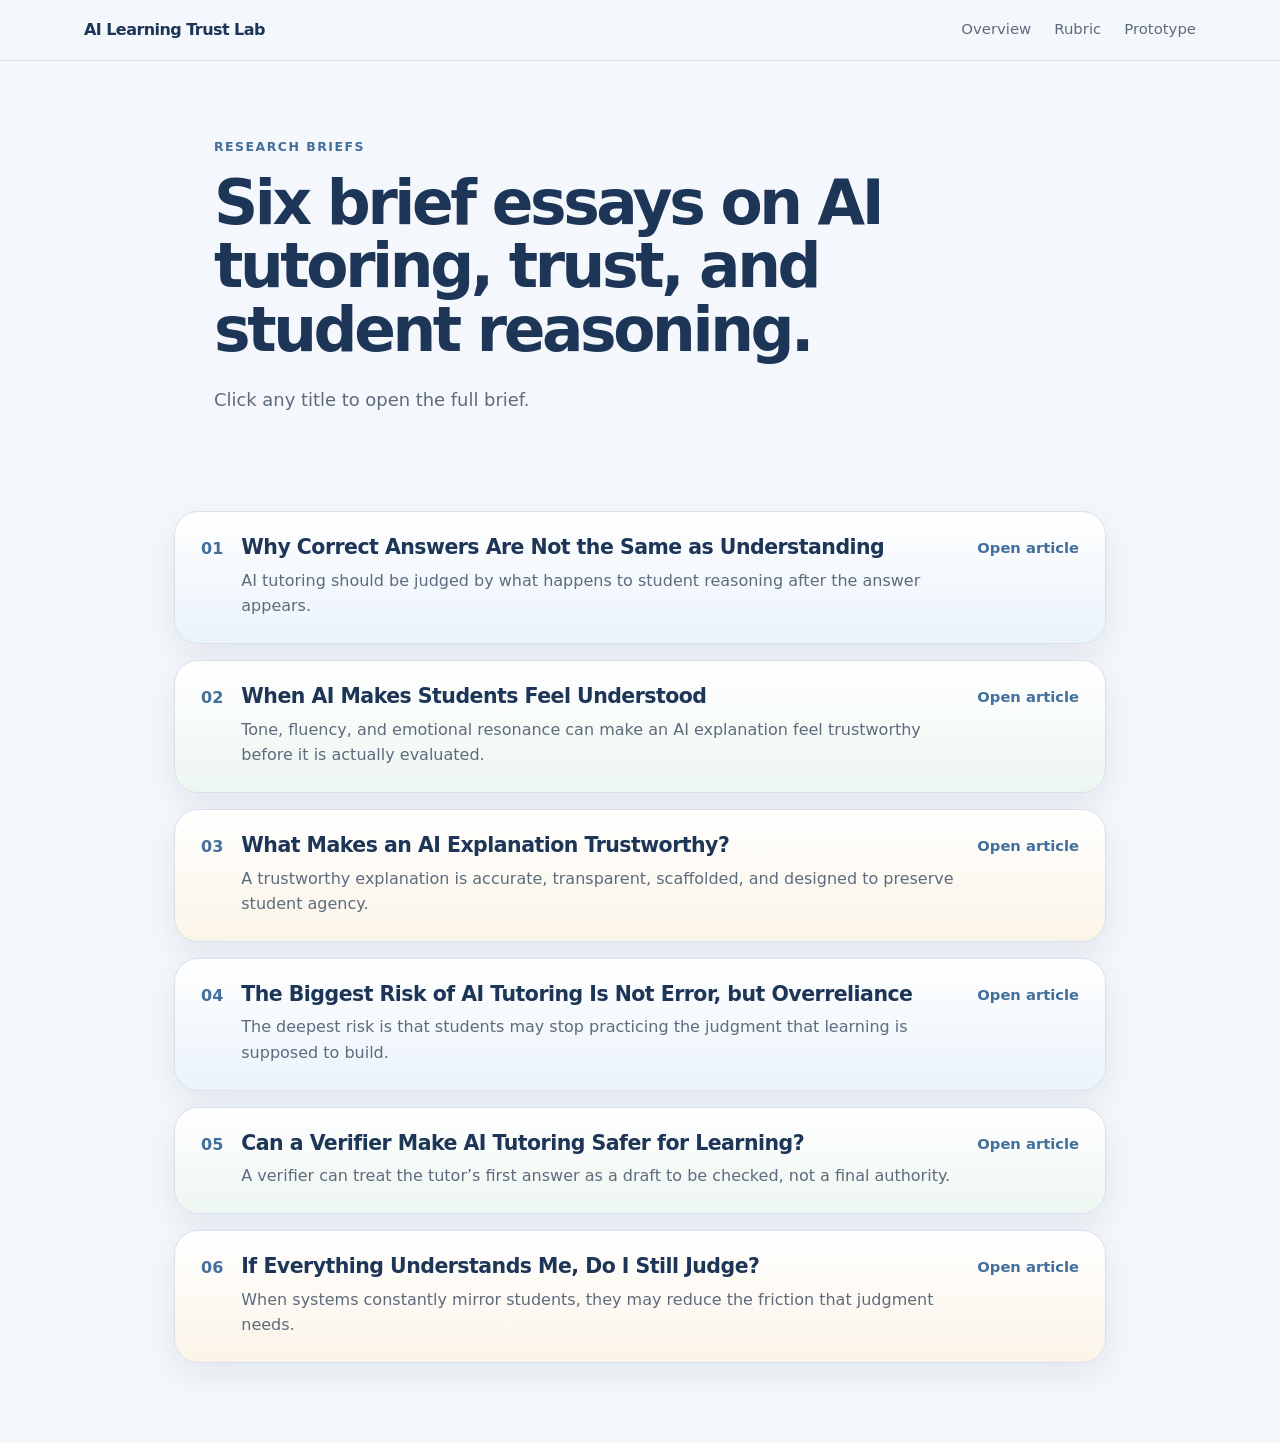
==== commit ccd37386: "Add files via upload" ====
--- a/briefs.html
+++ b/briefs.html
@@ -1,4 +1,4 @@
-<!DOCTYPE html><html lang="en"><head><meta charset="UTF-8"/><meta name="viewport" content="width=device-width, initial-scale=1.0"/><title>Research Briefs | AI Learning Trust Lab</title><link rel="stylesheet" href="styles.css"/></head><body><header class="site-header"><nav class="nav"><a href="index.html" class="brand">AI Learning Trust Lab</a><div class="nav-links"><a href="index.html">Overview</a><a href="rubric.html">Rubric</a><a href="prototype.html">Prototype</a></div></nav></header><main><section class="page-hero"><p class="eyebrow">Research Briefs</p><h1>Six expandable articles on AI tutoring, trust, and student reasoning.</h1><p class="hero-subtitle">The page stays easy to scan. Click any title to open the full brief.</p></section><section class="page-content"><div class="list-grid"><details class="brief-details" id="brief-1">
+<!DOCTYPE html><html lang="en"><head><meta charset="UTF-8"/><meta name="viewport" content="width=device-width, initial-scale=1.0"/><title>Research Briefs | AI Learning Trust Lab</title><link rel="stylesheet" href="styles.css"/></head><body><header class="site-header"><nav class="nav"><a href="index.html" class="brand">AI Learning Trust Lab</a><div class="nav-links"><a href="index.html">Overview</a><a href="rubric.html">Rubric</a><a href="prototype.html">Prototype</a></div></nav></header><main><section class="page-hero"><p class="eyebrow">Research Briefs</p><h1>Six brief essays on AI tutoring, trust, and student reasoning.</h1><p class="hero-subtitle">Click any title to open the full brief.</p></section><section class="page-content"><div class="list-grid"><details class="brief-details" id="brief-1">
           <summary>
             <span class="brief-number">01</span>
             <span class="brief-title"><h3>Why Correct Answers Are Not the Same as Understanding</h3><p>AI tutoring should be judged by what happens to student reasoning after the answer appears.</p></span>
--- a/styles.css
+++ b/styles.css
@@ -1 +1,277 @@
-*{box-sizing:border-box}:root{--bg:#f4f7fb;--ink:#172033;--muted:#5d6b7d;--line:#d7e0eb;--card:#fff;--navy:#1d3557;--blue:#426f9b;--ice:#eaf3fb;--mist:#f7fbff;--sage:#edf6f1;--sand:#fbf4e8;--lav:#f1f0fb;--rose:#fbf0ee;--shadow:0 18px 50px rgba(29,53,87,.12);--soft-shadow:0 10px 28px rgba(29,53,87,.07)}body{margin:0;background:var(--bg);color:var(--ink);font-family:Inter,ui-sans-serif,system-ui,-apple-system,BlinkMacSystemFont,"Segoe UI",sans-serif;line-height:1.6}a{color:inherit;text-decoration:none}.site-header{position:sticky;top:0;z-index:20;background:rgba(244,247,251,.94);backdrop-filter:blur(12px);border-bottom:1px solid var(--line)}.nav{max-width:1160px;margin:0 auto;padding:17px 24px;display:flex;align-items:center;justify-content:space-between;gap:24px}.brand{font-weight:850;color:var(--navy);letter-spacing:-.035em}.nav-links{display:flex;gap:23px;align-items:center;color:var(--muted);font-size:.93rem}.nav-links a:hover{color:var(--navy)}.hero{max-width:1160px;margin:0 auto;padding:82px 24px 70px;display:grid;grid-template-columns:minmax(0,1.18fr) minmax(330px,.82fr);gap:42px;align-items:center;background:radial-gradient(circle at 85% 22%,rgba(66,111,155,.13),transparent 35%)}.eyebrow{margin:0 0 14px;color:var(--blue);font-size:.78rem;font-weight:850;text-transform:uppercase;letter-spacing:.12em}.eyebrow.light{color:rgba(255,255,255,.75)}h1{margin:0 0 24px;color:var(--navy);font-size:clamp(2.75rem,6.3vw,5.35rem);line-height:.96;letter-spacing:-.07em}h2{margin:0 0 18px;color:var(--navy);font-size:clamp(2rem,4vw,3.15rem);line-height:1.05;letter-spacing:-.055em}h3{margin:0 0 10px;color:var(--navy);font-size:1.28rem;line-height:1.16;letter-spacing:-.025em}p{color:var(--muted)}.hero-subtitle{max-width:720px;margin:0 0 30px;color:var(--muted);font-size:1.22rem}.hero-buttons{display:flex;flex-wrap:wrap;gap:13px}.primary-button,.secondary-button{display:inline-flex;align-items:center;justify-content:center;border-radius:999px;padding:12px 17px;font-weight:850;border:1px solid var(--navy)}.primary-button{color:white;background:var(--navy)}.secondary-button{color:var(--navy);background:white}.summary-card{background:linear-gradient(180deg,#fff,var(--mist));border:1px solid var(--line);border-radius:30px;padding:28px;box-shadow:var(--shadow)}.summary-row{padding:18px 0;border-bottom:1px solid var(--line)}.summary-row:first-child{padding-top:0}.summary-row:last-child{border-bottom:0;padding-bottom:0}.summary-row span{display:inline-flex;margin-bottom:6px;color:var(--blue);font-size:.76rem;font-weight:850;letter-spacing:.1em;text-transform:uppercase}.summary-row p{margin:0;color:var(--navy);font-size:1.05rem;font-weight:750}.section{max-width:1160px;margin:0 auto;padding:76px 24px}.section-heading{max-width:780px}.section-heading p{font-size:1.08rem}.section.what{background:var(--bg)}.three-grid{display:grid;grid-template-columns:repeat(3,1fr);gap:22px;margin-top:30px}.feature-card,.evidence-grid article,.foundation-cards article,.principles article,.brief-preview-card,.list-card{border:1px solid var(--line);border-radius:26px;padding:26px;box-shadow:var(--soft-shadow)}.feature-card:nth-child(1){background:linear-gradient(180deg,#fff,var(--ice))}.feature-card:nth-child(2){background:linear-gradient(180deg,#fff,var(--sage))}.feature-card:nth-child(3){background:linear-gradient(180deg,#fff,var(--sand))}.number{display:inline-flex;margin-bottom:34px;color:var(--blue);font-weight:900}.dark-section{background:linear-gradient(135deg,#172943,#25486e);color:white}.dark-inner{max-width:1160px;margin:0 auto;padding:76px 24px}.dark-inner h2{color:white}.problem-lines{display:grid;gap:14px;margin-top:30px;max-width:880px}.problem-lines p{margin:0;color:rgba(255,255,255,.9);background:rgba(255,255,255,.09);border:1px solid rgba(255,255,255,.18);border-radius:18px;padding:18px 20px;font-weight:750}.evidence{background:linear-gradient(180deg,#f7fbff 0%,#eef5fb 100%);max-width:none;padding-left:max(24px,calc((100vw - 1160px)/2 + 24px));padding-right:max(24px,calc((100vw - 1160px)/2 + 24px))}.evidence .section-heading,.evidence-grid{max-width:1160px}.evidence-grid{display:grid;grid-template-columns:repeat(2,1fr);gap:22px;margin-top:32px}.evidence-grid article:nth-child(1){background:var(--ice)}.evidence-grid article:nth-child(2){background:var(--sage)}.evidence-grid article:nth-child(3){background:var(--sand)}.evidence-grid article:nth-child(4){background:var(--lav)}.tag{margin:0 0 12px;color:var(--blue);font-size:.88rem;font-weight:850}.outputs{background:#fff;border-top:1px solid var(--line);border-bottom:1px solid var(--line);max-width:none;padding-left:max(24px,calc((100vw - 1160px)/2 + 24px));padding-right:max(24px,calc((100vw - 1160px)/2 + 24px))}.outputs .section-heading,.output-table{max-width:1160px}.output-table{margin-top:30px;background:white;border:1px solid var(--line);border-radius:28px;overflow:hidden;box-shadow:0 12px 38px rgba(29,53,87,.09)}.table-head,.table-row{display:grid;grid-template-columns:1fr 1.15fr 1.5fr;gap:18px;padding:18px 22px;align-items:start}.table-head{background:var(--navy);color:white;font-weight:900;font-size:.86rem;text-transform:uppercase;letter-spacing:.09em}.table-row{border-top:1px solid var(--line)}.table-row:nth-child(odd){background:#fff}.table-row:nth-child(even){background:#f8fbfe}.table-row strong{color:var(--navy)}.table-row span{color:var(--blue);font-weight:850}.table-row p{margin:0}.brief-strip{background:linear-gradient(180deg,#fff8ec 0%,#f7f0e4 100%);border-top:1px solid #eadcc8;border-bottom:1px solid #eadcc8;max-width:none;padding-left:max(24px,calc((100vw - 1160px)/2 + 24px));padding-right:max(24px,calc((100vw - 1160px)/2 + 24px))}.brief-preview-grid{max-width:1160px;display:grid;grid-template-columns:repeat(3,1fr);gap:18px;margin-top:28px}.brief-preview-card h3{font-size:1.13rem}.brief-preview-card p{font-size:.97rem}.brief-preview-card a{display:inline-flex;margin-top:6px;color:var(--blue);font-weight:850}.tone-1{background:linear-gradient(180deg,#fff,var(--sand))}.tone-2{background:linear-gradient(180deg,#fff,#fff6f1)}.tone-3{background:linear-gradient(180deg,#fff,#f7f4ea)}.foundation{background:linear-gradient(180deg,#f0f6f2 0%,#eaf4ef 100%);max-width:none;padding-left:max(24px,calc((100vw - 1160px)/2 + 24px));padding-right:max(24px,calc((100vw - 1160px)/2 + 24px));border-top:1px solid #d4e4d8;border-bottom:1px solid #d4e4d8}.foundation-layout{max-width:1160px;display:grid;grid-template-columns:.9fr 1.1fr;gap:30px;align-items:start}.foundation-cards{display:grid;gap:18px}.foundation-cards article{background:white}.principles{max-width:1160px;display:grid;grid-template-columns:repeat(3,1fr);gap:18px;margin-top:28px}.principles article:nth-child(1){background:#fff}.principles article:nth-child(2){background:#f8fffb}.principles article:nth-child(3){background:#f5fbf7}.rubric-section{background:linear-gradient(180deg,#eef3fb 0%,#f7f9fc 100%);max-width:none;padding-left:max(24px,calc((100vw - 1160px)/2 + 24px));padding-right:max(24px,calc((100vw - 1160px)/2 + 24px));border-top:1px solid var(--line)}.rubric-section .section-heading,.rubric-grid{max-width:1160px}.rubric-grid{display:grid;grid-template-columns:repeat(6,1fr);gap:12px;margin:28px 0}.rubric-grid div{background:white;border:1px solid var(--line);border-radius:18px;padding:18px 12px;text-align:center;color:var(--navy);font-weight:900;box-shadow:0 10px 28px rgba(29,53,87,.06)}.rubric-grid div:nth-child(1),.rubric-grid div:nth-child(4){background:var(--ice)}.rubric-grid div:nth-child(2),.rubric-grid div:nth-child(5){background:var(--sage)}.rubric-grid div:nth-child(3),.rubric-grid div:nth-child(6){background:var(--sand)}.center-action{display:flex;justify-content:center;margin-top:8px}.founder{background:#f4f7fb}.founder-card{display:flex;gap:24px;align-items:center;justify-content:space-between;background:linear-gradient(180deg,#fff,var(--mist));border:1px solid var(--line);border-radius:28px;padding:30px;box-shadow:var(--shadow)}.founder-card p{max-width:790px}.footer{max-width:1160px;margin:0 auto;padding:34px 24px 56px;color:var(--muted);border-top:1px solid var(--line)}.page-hero{max-width:900px;margin:0 auto;padding:76px 24px 36px}.page-content{max-width:980px;margin:0 auto;padding:30px 24px 80px}.list-grid{display:grid;gap:16px}.list-card{background:white}.list-card:nth-child(3n+1){background:linear-gradient(180deg,#fff,var(--ice))}.list-card:nth-child(3n+2){background:linear-gradient(180deg,#fff,var(--sage))}.list-card:nth-child(3n){background:linear-gradient(180deg,#fff,var(--sand))}.brief-status{display:inline-flex;margin-top:10px;color:var(--blue);font-weight:850;font-size:.9rem}.brief-details{background:#fff;border:1px solid var(--line);border-radius:24px;padding:0;box-shadow:0 12px 34px rgba(29,53,87,.08);overflow:hidden}.brief-details:nth-child(3n+1){background:linear-gradient(180deg,#fff,var(--ice))}.brief-details:nth-child(3n+2){background:linear-gradient(180deg,#fff,var(--sage))}.brief-details:nth-child(3n){background:linear-gradient(180deg,#fff,var(--sand))}.brief-details summary{cursor:pointer;list-style:none;padding:24px 26px;display:grid;grid-template-columns:auto 1fr auto;gap:18px;align-items:start}.brief-details summary::-webkit-details-marker{display:none}.brief-number{color:var(--blue);font-weight:900}.brief-title h3{margin-bottom:8px}.brief-title p{margin:0}.open-label{color:var(--blue);font-weight:850;font-size:.92rem}.brief-details[open] .open-label{color:var(--muted)}.brief-article{padding:0 26px 28px;border-top:1px solid var(--line);background:rgba(255,255,255,.72)}.brief-article h4{color:var(--navy);font-size:1.05rem;margin:22px 0 8px}.brief-article p{font-size:1.02rem}.brief-article ul{color:var(--muted);padding-left:22px}.brief-article li{margin-bottom:8px}.note-box{background:white;border:1px solid var(--line);border-left:5px solid var(--blue);border-radius:18px;padding:18px;margin:20px 0;color:var(--navy)}@media(max-width:980px){.nav-links{display:none}.hero,.foundation-layout,.founder-card{grid-template-columns:1fr;display:grid}.three-grid,.evidence-grid,.principles,.rubric-grid,.brief-preview-grid{grid-template-columns:1fr}.table-head{display:none}.table-row{grid-template-columns:1fr}.brief-details summary{grid-template-columns:1fr}.open-label{display:none}h1{font-size:3.25rem}}+*{box-sizing:border-box}:root{--bg:#f4f7fb;--ink:#172033;--muted:#5d6b7d;--line:#d7e0eb;--card:#fff;--navy:#1d3557;--blue:#426f9b;--ice:#eaf3fb;--mist:#f7fbff;--sage:#edf6f1;--sand:#fbf4e8;--lav:#f1f0fb;--rose:#fbf0ee;--shadow:0 18px 50px rgba(29,53,87,.12);--soft-shadow:0 10px 28px rgba(29,53,87,.07)}body{margin:0;background:var(--bg);color:var(--ink);font-family:Inter,ui-sans-serif,system-ui,-apple-system,BlinkMacSystemFont,"Segoe UI",sans-serif;line-height:1.6}a{color:inherit;text-decoration:none}.site-header{position:sticky;top:0;z-index:20;background:rgba(244,247,251,.94);backdrop-filter:blur(12px);border-bottom:1px solid var(--line)}.nav{max-width:1160px;margin:0 auto;padding:17px 24px;display:flex;align-items:center;justify-content:space-between;gap:24px}.brand{font-weight:850;color:var(--navy);letter-spacing:-.035em}.nav-links{display:flex;gap:23px;align-items:center;color:var(--muted);font-size:.93rem}.nav-links a:hover{color:var(--navy)}.hero{max-width:1160px;margin:0 auto;padding:74px 24px 64px;display:grid;grid-template-columns:minmax(0,1.08fr) minmax(340px,.92fr);gap:44px;align-items:center;background:radial-gradient(circle at 85% 22%,rgba(66,111,155,.13),transparent 35%)}.eyebrow{margin:0 0 14px;color:var(--blue);font-size:.78rem;font-weight:850;text-transform:uppercase;letter-spacing:.12em}.eyebrow.light{color:rgba(255,255,255,.75)}h1{margin:0 0 24px;color:var(--navy);font-size:clamp(2.35rem,4.8vw,4.15rem);line-height:1.04;letter-spacing:-.055em}h2{margin:0 0 18px;color:var(--navy);font-size:clamp(2rem,4vw,3.15rem);line-height:1.05;letter-spacing:-.055em}h3{margin:0 0 10px;color:var(--navy);font-size:1.28rem;line-height:1.16;letter-spacing:-.025em}p{color:var(--muted)}.hero-subtitle{max-width:720px;margin:0 0 30px;color:var(--muted);font-size:1.12rem}.hero-buttons{display:flex;flex-wrap:wrap;gap:13px}.primary-button,.secondary-button{display:inline-flex;align-items:center;justify-content:center;border-radius:999px;padding:12px 17px;font-weight:850;border:1px solid var(--navy)}.primary-button{color:white;background:var(--navy)}.secondary-button{color:var(--navy);background:white}.summary-card{background:linear-gradient(180deg,#fff,var(--mist));border:1px solid var(--line);border-radius:30px;padding:28px;box-shadow:var(--shadow)}.summary-row{padding:18px 0;border-bottom:1px solid var(--line)}.summary-row:first-child{padding-top:0}.summary-row:last-child{border-bottom:0;padding-bottom:0}.summary-row span{display:inline-flex;margin-bottom:6px;color:var(--blue);font-size:.76rem;font-weight:850;letter-spacing:.1em;text-transform:uppercase}.summary-row p{margin:0;color:var(--navy);font-size:1.05rem;font-weight:750}.section{max-width:1160px;margin:0 auto;padding:76px 24px}.section-heading{max-width:780px}.section-heading p{font-size:1.08rem}.section.what{background:var(--bg)}.three-grid{display:grid;grid-template-columns:repeat(3,1fr);gap:22px;margin-top:30px}.feature-card,.evidence-grid article,.foundation-cards article,.principles article,.brief-preview-card,.list-card{border:1px solid var(--line);border-radius:26px;padding:26px;box-shadow:var(--soft-shadow)}.feature-card:nth-child(1){background:linear-gradient(180deg,#fff,var(--ice))}.feature-card:nth-child(2){background:linear-gradient(180deg,#fff,var(--sage))}.feature-card:nth-child(3){background:linear-gradient(180deg,#fff,var(--sand))}.number{display:inline-flex;margin-bottom:34px;color:var(--blue);font-weight:900}.dark-section{background:linear-gradient(135deg,#172943,#25486e);color:white}.dark-inner{max-width:1160px;margin:0 auto;padding:76px 24px}.dark-inner h2{color:white}.problem-lines{display:grid;gap:14px;margin-top:30px;max-width:880px}.problem-lines p{margin:0;color:rgba(255,255,255,.9);background:rgba(255,255,255,.09);border:1px solid rgba(255,255,255,.18);border-radius:18px;padding:18px 20px;font-weight:750}.evidence{background:linear-gradient(180deg,#f7fbff 0%,#eef5fb 100%);max-width:none;padding-left:max(24px,calc((100vw - 1160px)/2 + 24px));padding-right:max(24px,calc((100vw - 1160px)/2 + 24px))}.evidence .section-heading,.evidence-grid{max-width:1160px}.evidence-grid{display:grid;grid-template-columns:repeat(2,1fr);gap:22px;margin-top:32px}.evidence-grid article:nth-child(1){background:var(--ice)}.evidence-grid article:nth-child(2){background:var(--sage)}.evidence-grid article:nth-child(3){background:var(--sand)}.evidence-grid article:nth-child(4){background:var(--lav)}.tag{margin:0 0 12px;color:var(--blue);font-size:.88rem;font-weight:850}.outputs{background:#fff;border-top:1px solid var(--line);border-bottom:1px solid var(--line);max-width:none;padding-left:max(24px,calc((100vw - 1160px)/2 + 24px));padding-right:max(24px,calc((100vw - 1160px)/2 + 24px))}.outputs .section-heading,.output-table{margin-top:30px;background:#fff;border:1px solid var(--line);border-radius:28px;overflow:hidden;box-shadow:0 12px 38px rgba(31,54,84,.08)}
+.table-head,.table-row{display:grid;grid-template-columns:1fr 1.15fr 1.5fr;gap:0;align-items:stretch}
+.table-head>*,.table-row>*{padding:20px 22px;margin:0;display:block}
+.table-head{color:var(--navy);font-weight:900;font-size:.86rem;text-transform:uppercase;letter-spacing:.09em}
+.table-head>*:nth-child(1){background:#dce8f3}
+.table-head>*:nth-child(2){background:#e9f2ea}
+.table-head>*:nth-child(3){background:#f7efe2}
+.table-row{border-top:1px solid var(--line)}
+.table-row>*{border-left:1px solid var(--line)}
+.table-row>*:first-child{border-left:0}
+.table-row>*:nth-child(1){background:#f4f8fc}
+.table-row>*:nth-child(2){background:#f3f9f4}
+.table-row>*:nth-child(3){background:#fcf7ee}
+.table-row strong{color:var(--navy);font-weight:850}
+.table-row span{color:var(--blue);font-weight:800}
+.table-row p{margin:0}.brief-strip{background:linear-gradient(180deg,#fff8ec 0%,#f7f0e4 100%);border-top:1px solid #eadcc8;border-bottom:1px solid #eadcc8;max-width:none;padding-left:max(24px,calc((100vw - 1160px)/2 + 24px));padding-right:max(24px,calc((100vw - 1160px)/2 + 24px))}.brief-preview-grid{max-width:1160px;display:grid;grid-template-columns:repeat(3,1fr);gap:18px;margin-top:28px}.brief-preview-card h3{font-size:1.13rem}.brief-preview-card p{font-size:.97rem}.brief-preview-card a{display:inline-flex;margin-top:6px;color:var(--blue);font-weight:850}.tone-1{background:linear-gradient(180deg,#fff,var(--sand))}.tone-2{background:linear-gradient(180deg,#fff,#fff6f1)}.tone-3{background:linear-gradient(180deg,#fff,#f7f4ea)}.foundation{background:linear-gradient(180deg,#f0f6f2 0%,#eaf4ef 100%);max-width:none;padding-left:max(24px,calc((100vw - 1160px)/2 + 24px));padding-right:max(24px,calc((100vw - 1160px)/2 + 24px));border-top:1px solid #d4e4d8;border-bottom:1px solid #d4e4d8}.foundation-layout{max-width:1160px;display:grid;grid-template-columns:.9fr 1.1fr;gap:30px;align-items:start}.foundation-cards{display:grid;gap:18px}.foundation-cards article{background:white}.principles{max-width:1160px;display:grid;grid-template-columns:repeat(3,1fr);gap:18px;margin-top:28px}.principles article:nth-child(1){background:#fff}.principles article:nth-child(2){background:#f8fffb}.principles article:nth-child(3){background:#f5fbf7}.rubric-section{background:linear-gradient(180deg,#eef3fb 0%,#f7f9fc 100%);max-width:none;padding-left:max(24px,calc((100vw - 1160px)/2 + 24px));padding-right:max(24px,calc((100vw - 1160px)/2 + 24px));border-top:1px solid var(--line)}.rubric-section .section-heading,.rubric-grid{max-width:1160px}.rubric-grid{display:grid;grid-template-columns:repeat(6,1fr);gap:12px;margin:28px 0}.rubric-grid div{background:white;border:1px solid var(--line);border-radius:18px;padding:18px 12px;text-align:center;color:var(--navy);font-weight:900;box-shadow:0 10px 28px rgba(29,53,87,.06)}.rubric-grid div:nth-child(1),.rubric-grid div:nth-child(4){background:var(--ice)}.rubric-grid div:nth-child(2),.rubric-grid div:nth-child(5){background:var(--sage)}.rubric-grid div:nth-child(3),.rubric-grid div:nth-child(6){background:var(--sand)}.center-action{display:flex;justify-content:center;margin-top:8px}.founder{background:#f4f7fb}.founder-card{display:flex;gap:24px;align-items:center;justify-content:space-between;background:linear-gradient(180deg,#fff,var(--mist));border:1px solid var(--line);border-radius:28px;padding:30px;box-shadow:var(--shadow)}.founder-card p{max-width:790px}.footer{max-width:1160px;margin:0 auto;padding:34px 24px 56px;color:var(--muted);border-top:1px solid var(--line)}.page-hero{max-width:900px;margin:0 auto;padding:76px 24px 36px}.page-content{max-width:980px;margin:0 auto;padding:30px 24px 80px}.list-grid{display:grid;gap:16px}.list-card{background:white}.list-card:nth-child(3n+1){background:linear-gradient(180deg,#fff,var(--ice))}.list-card:nth-child(3n+2){background:linear-gradient(180deg,#fff,var(--sage))}.list-card:nth-child(3n){background:linear-gradient(180deg,#fff,var(--sand))}.brief-status{display:inline-flex;margin-top:10px;color:var(--blue);font-weight:850;font-size:.9rem}.brief-details{background:#fff;border:1px solid var(--line);border-radius:24px;padding:0;box-shadow:0 12px 34px rgba(29,53,87,.08);overflow:hidden}.brief-details:nth-child(3n+1){background:linear-gradient(180deg,#fff,var(--ice))}.brief-details:nth-child(3n+2){background:linear-gradient(180deg,#fff,var(--sage))}.brief-details:nth-child(3n){background:linear-gradient(180deg,#fff,var(--sand))}.brief-details summary{cursor:pointer;list-style:none;padding:24px 26px;display:grid;grid-template-columns:auto 1fr auto;gap:18px;align-items:start}.brief-details summary::-webkit-details-marker{display:none}.brief-number{color:var(--blue);font-weight:900}.brief-title h3{margin-bottom:8px}.brief-title p{margin:0}.open-label{color:var(--blue);font-weight:850;font-size:.92rem}.brief-details[open] .open-label{color:var(--muted)}.brief-article{padding:0 26px 28px;border-top:1px solid var(--line);background:rgba(255,255,255,.72)}.brief-article h4{color:var(--navy);font-size:1.05rem;margin:22px 0 8px}.brief-article p{font-size:1.02rem}.brief-article ul{color:var(--muted);padding-left:22px}.brief-article li{margin-bottom:8px}.note-box{background:white;border:1px solid var(--line);border-left:5px solid var(--blue);border-radius:18px;padding:18px;margin:20px 0;color:var(--navy)}
+.evidence-note {
+  margin-top: 18px;
+  border-top: 1px solid rgba(29, 53, 87, 0.12);
+  padding-top: 14px;
+}
+
+.evidence-note summary {
+  cursor: pointer;
+  color: var(--blue);
+  font-weight: 850;
+  list-style: none;
+  display: inline-flex;
+  align-items: center;
+  gap: 8px;
+}
+
+.evidence-note summary::-webkit-details-marker {
+  display: none;
+}
+
+.evidence-note summary::after {
+  content: "↓";
+  font-size: 0.9rem;
+  transition: transform 0.18s ease;
+}
+
+.evidence-note[open] summary::after {
+  transform: rotate(180deg);
+}
+
+.evidence-note div {
+  margin-top: 12px;
+  background: rgba(255,255,255,0.72);
+  border: 1px solid rgba(29, 53, 87, 0.10);
+  border-radius: 18px;
+  padding: 16px 18px;
+}
+
+.evidence-note p {
+  margin: 0 0 10px;
+  font-size: 0.96rem;
+}
+
+.evidence-note p:last-child {
+  margin-bottom: 0;
+}
+
+@media(max-width:980px){.nav-links{display:none}.hero,.foundation-layout,.founder-card{grid-template-columns:1fr;display:grid}.three-grid,.evidence-grid,.principles,.rubric-grid,.brief-preview-grid{grid-template-columns:1fr}.table-head{display:none}.table-row{grid-template-columns:1fr}.table-row>*{border-left:0;border-top:1px solid var(--line)}.table-row>*:first-child{border-top:0}.brief-details summary{grid-template-columns:1fr}.open-label{display:none}h1{font-size:2.7rem}}
+
+/* Clickable evidence notes */
+.evidence-note {
+  margin-top: 18px;
+  border-top: 1px solid rgba(29, 53, 87, 0.14);
+  padding-top: 14px;
+}
+
+.evidence-note summary {
+  cursor: pointer;
+  color: var(--blue);
+  font-weight: 850;
+  list-style: none;
+  display: inline-flex;
+  align-items: center;
+  gap: 8px;
+}
+
+.evidence-note summary::-webkit-details-marker {
+  display: none;
+}
+
+.evidence-note summary::after {
+  content: "↓";
+  font-size: 0.9rem;
+  transition: transform 0.18s ease;
+}
+
+.evidence-note[open] summary::after {
+  transform: rotate(180deg);
+}
+
+.evidence-note div {
+  margin-top: 12px;
+  background: rgba(255,255,255,0.78);
+  border: 1px solid rgba(29, 53, 87, 0.12);
+  border-radius: 18px;
+  padding: 16px 18px;
+}
+
+.evidence-note p {
+  margin: 0 0 10px;
+  font-size: 0.96rem;
+}
+
+.evidence-note p:last-child {
+  margin-bottom: 0;
+}
+
+
+/* Output table column backgrounds */
+.output-table .table-head,
+.output-table .table-row {
+  gap: 0;
+}
+
+.output-table .table-head > *,
+.output-table .table-row > * {
+  padding: 20px 22px;
+  margin: 0;
+  display: block;
+}
+
+.output-table .table-head > *:nth-child(1) { background: #dce8f3; }
+.output-table .table-head > *:nth-child(2) { background: #e9f2ea; }
+.output-table .table-head > *:nth-child(3) { background: #f7efe2; }
+
+.output-table .table-row > *:nth-child(1) { background: #f4f8fc; }
+.output-table .table-row > *:nth-child(2) { background: #f3f9f4; }
+.output-table .table-row > *:nth-child(3) { background: #fcf7ee; }
+
+.output-table .table-row > * {
+  border-left: 1px solid var(--line);
+}
+
+.output-table .table-row > *:first-child {
+  border-left: 0;
+}
+
+
+/* Small book covers */
+.book-card,
+.book-list-card {
+  display: grid;
+  grid-template-columns: 72px 1fr;
+  gap: 16px;
+  align-items: start;
+}
+
+.book-cover-small {
+  width: 72px;
+  height: auto;
+  border-radius: 8px;
+  border: 1px solid var(--line);
+  box-shadow: 0 8px 20px rgba(29, 53, 87, 0.10);
+  background: #fff;
+}
+
+.book-copy p {
+  margin-top: 0;
+}
+
+@media(max-width:980px){
+  .book-card,
+  .book-list-card {
+    grid-template-columns: 60px 1fr;
+    gap: 14px;
+  }
+
+  .book-cover-small {
+    width: 60px;
+  }
+}
+
+
+/* Core problem polish */
+.dark-inner h2 {
+  font-size: clamp(1.9rem, 3.6vw, 3.25rem);
+  line-height: 1.08;
+  letter-spacing: -0.045em;
+  max-width: 900px;
+}
+
+
+/* Founder no-button polish */
+.founder-card {
+  align-items: flex-start;
+}
+
+.founder-card > div {
+  max-width: 880px;
+}
+
+
+
+
+
+/* v17 clean Current Outputs heading */
+.outputs .section-heading {
+  max-width: 760px;
+  background: transparent !important;
+  border: 0 !important;
+  box-shadow: none !important;
+  border-radius: 0 !important;
+  padding: 0 !important;
+  margin: 0 0 30px 0 !important;
+}
+
+.outputs .section-heading .eyebrow {
+  margin-left: 0 !important;
+}
+
+.outputs .section-heading h2 {
+  font-size: clamp(1.9rem, 3vw, 2.65rem) !important;
+  line-height: 1.08 !important;
+  letter-spacing: -0.045em !important;
+  max-width: 700px !important;
+  margin-bottom: 0 !important;
+}
+
+.outputs .output-table {
+  margin-top: 0 !important;
+}
+
+
+/* v17 output table column colors */
+.output-table .table-head,
+.output-table .table-row {
+  gap: 0;
+}
+
+.output-table .table-head > *,
+.output-table .table-row > * {
+  padding: 20px 22px;
+  margin: 0;
+  display: block;
+}
+
+.output-table .table-head > *:nth-child(1) { background: #dce8f3; }
+.output-table .table-head > *:nth-child(2) { background: #e9f2ea; }
+.output-table .table-head > *:nth-child(3) { background: #f7efe2; }
+
+.output-table .table-row > *:nth-child(1) { background: #f4f8fc; }
+.output-table .table-row > *:nth-child(2) { background: #f3f9f4; }
+.output-table .table-row > *:nth-child(3) { background: #fcf7ee; }
+
+.output-table .table-row > * {
+  border-left: 1px solid var(--line);
+}
+
+.output-table .table-row > *:first-child {
+  border-left: 0;
+}
+
+
+/* v18 project status outputs header */
+.outputs .section-heading {
+  max-width: 760px;
+  background: transparent !important;
+  border: 0 !important;
+  box-shadow: none !important;
+  border-radius: 0 !important;
+  padding: 0 !important;
+  margin: 0 0 30px 0 !important;
+}
+
+.outputs .section-heading h2 {
+  font-size: clamp(1.9rem, 3vw, 2.65rem) !important;
+  line-height: 1.08 !important;
+  letter-spacing: -0.045em !important;
+  max-width: 700px !important;
+  margin-bottom: 0 !important;
+}
